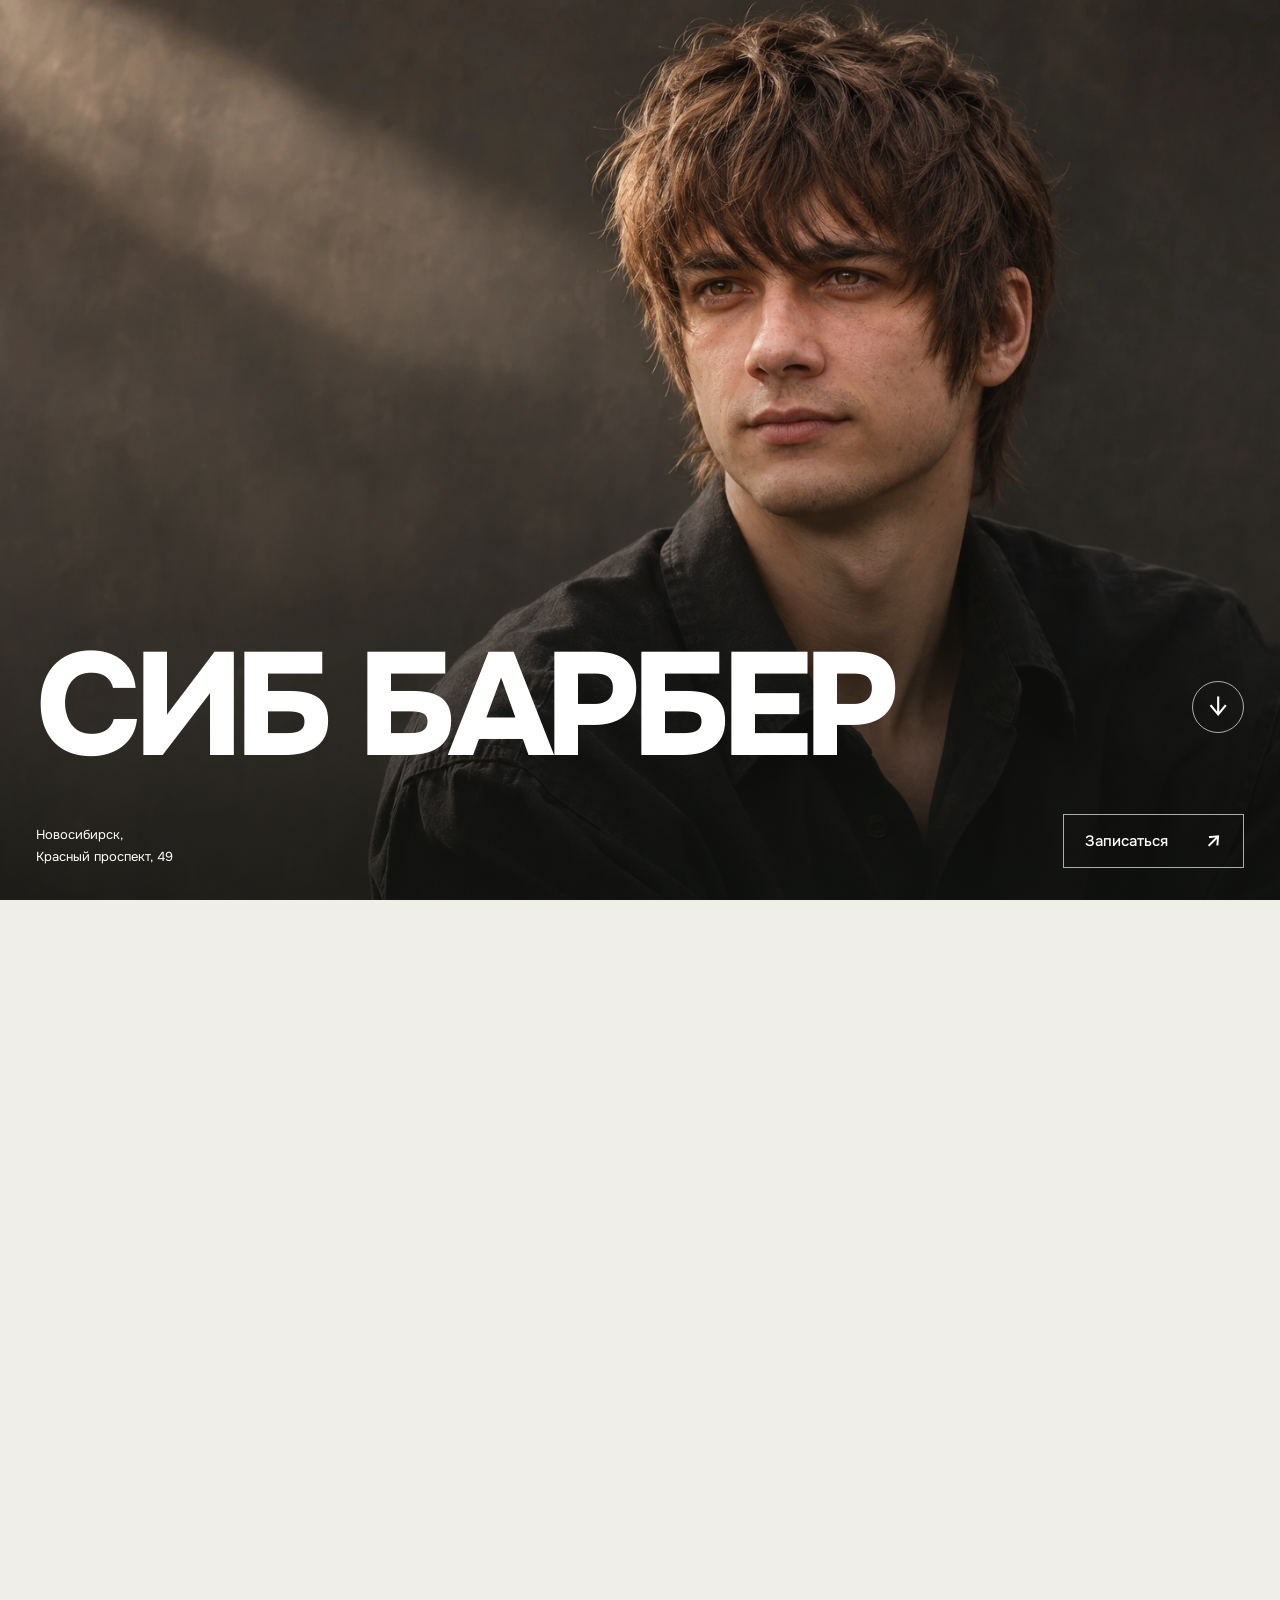
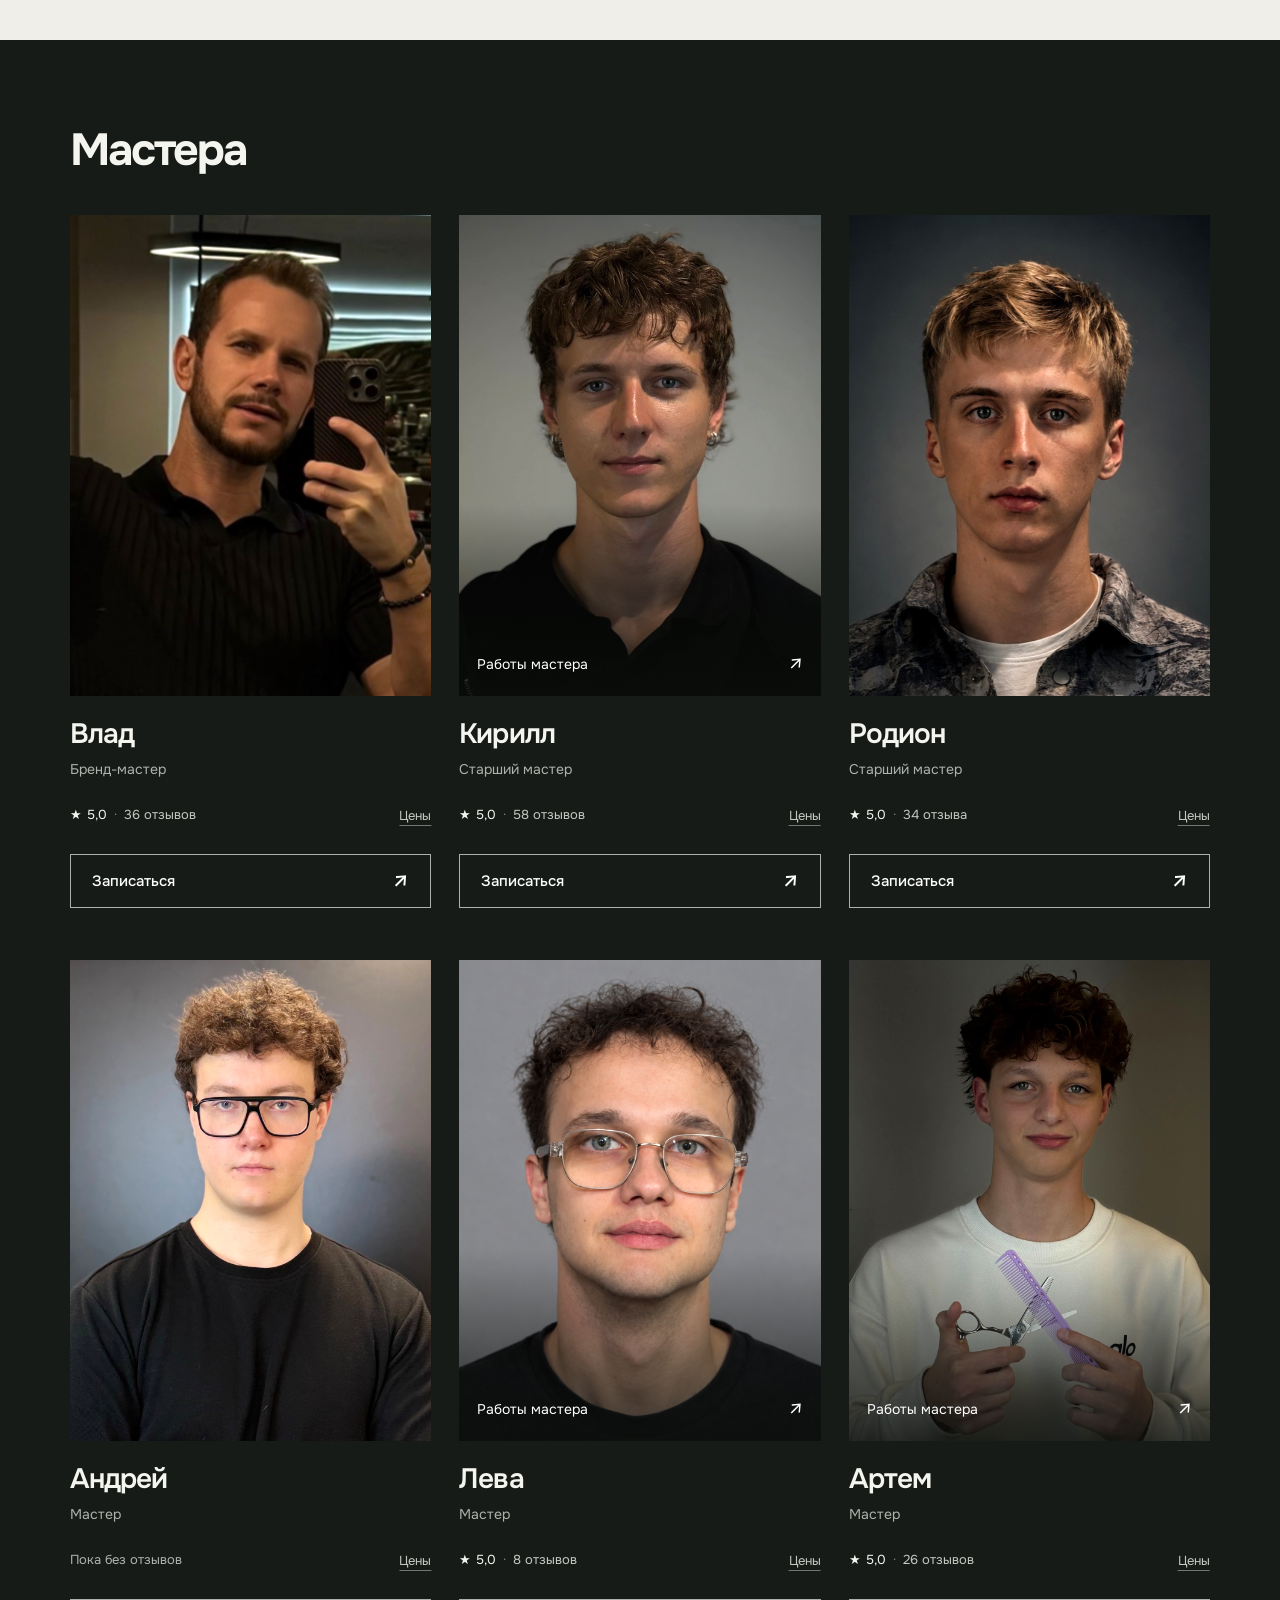
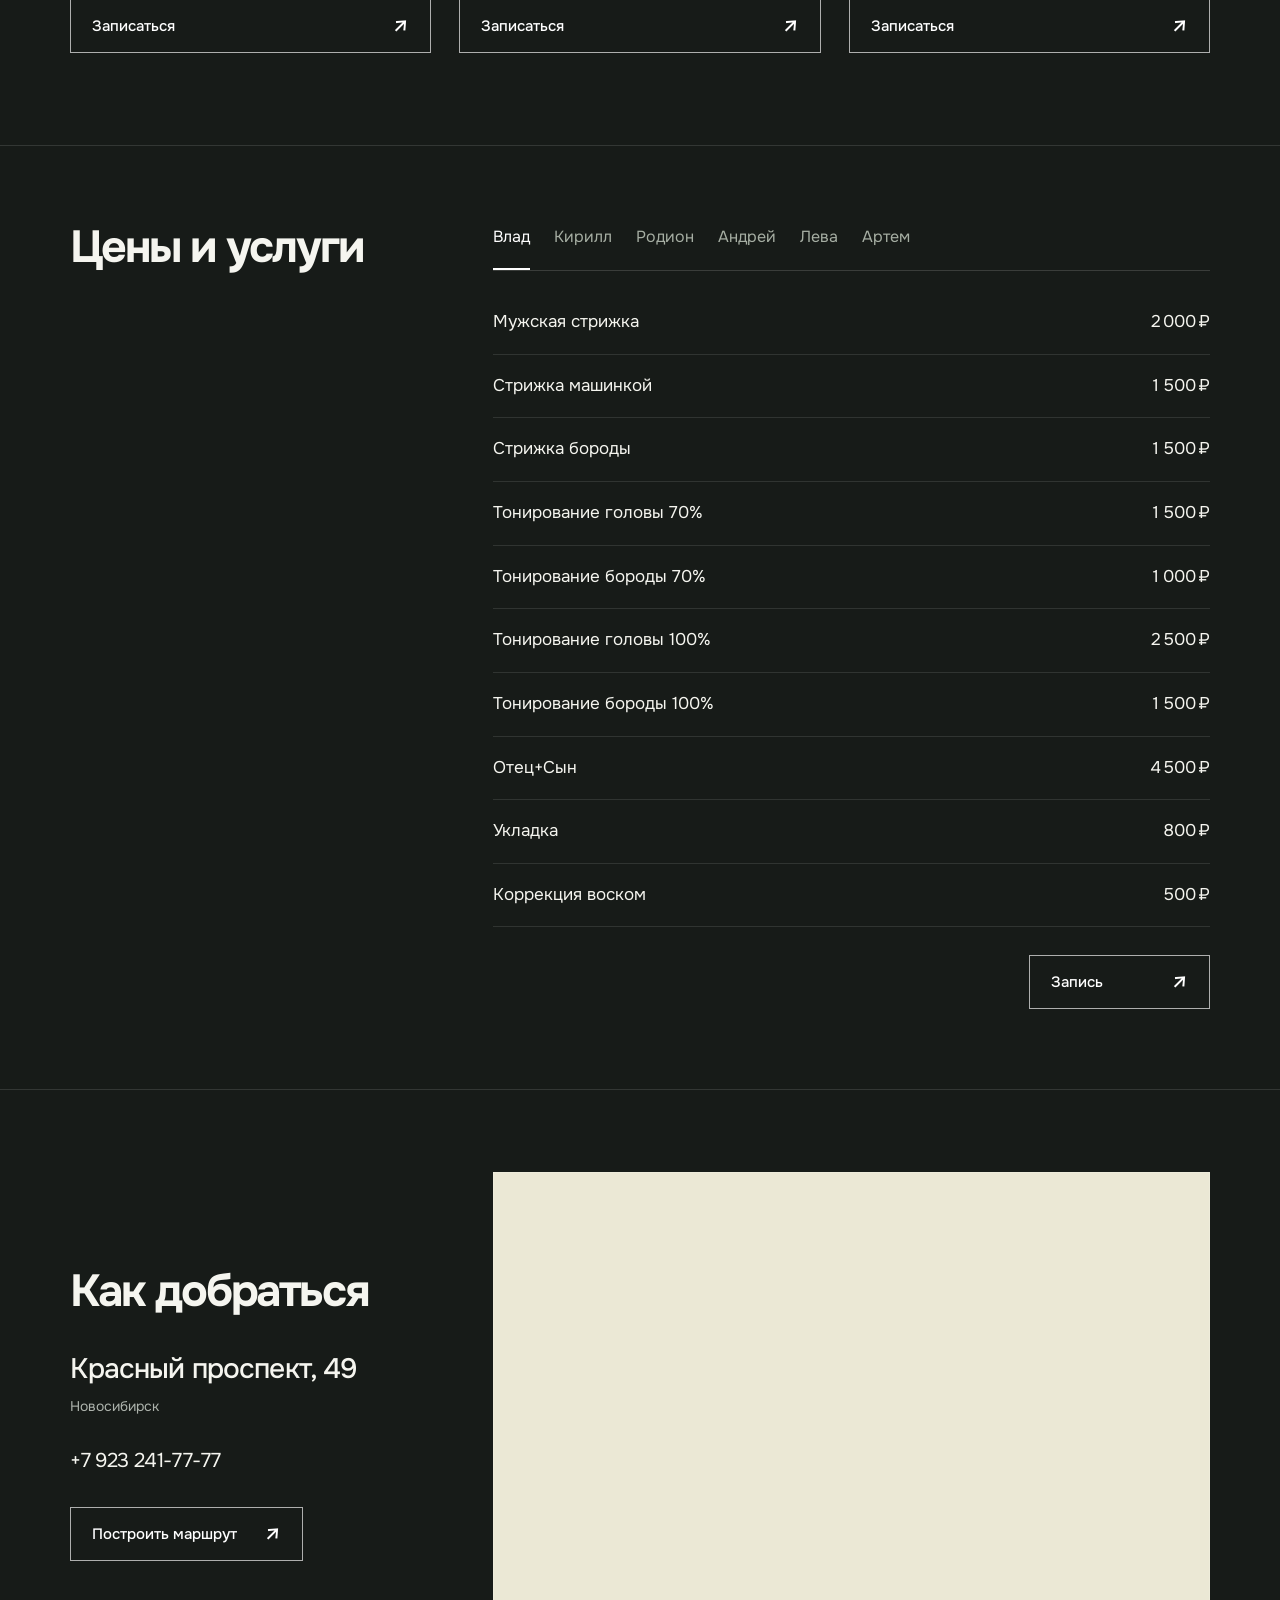
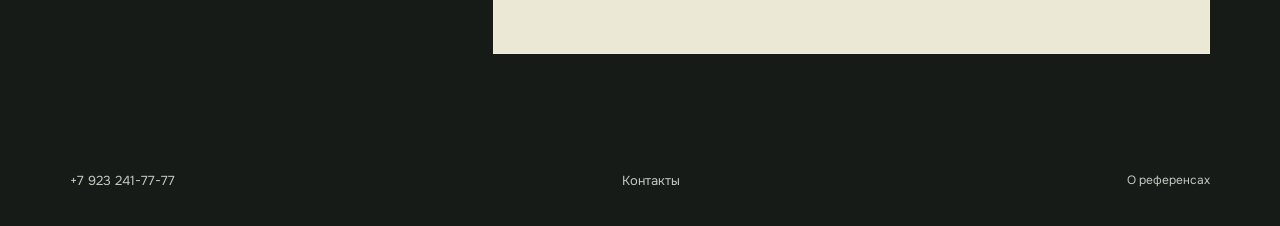
==== index.html @ d3f8cd14 "Publish built SIB BARBER pages with noindex" ====
<!doctype html>
<html lang="ru">
<head><meta name="robots" content="noindex, nofollow, noarchive">
  <meta charset="utf-8">
  <meta name="viewport" content="width=device-width,initial-scale=1">
  <meta name="theme-color" content="#292925">
  <meta name="description" content="СИБ БАРБЕР. Интерактивный лукбук стрижек, мастера и онлайн-запись. Новосибирск, Красный проспект, 49.">
  <title>СИБ БАРБЕР — Красный проспект, 49</title>
  <link rel="icon" href="./assets/favicon.svg" type="image/svg+xml">
  <link rel="stylesheet" href="./assets/onest.css">
  <link rel="stylesheet" href="./style.css?v=hero2">
  <link rel="stylesheet" href="./lookbook.css?v=5">
  <link rel="stylesheet" href="./barbers.css?v=3">
  <link rel="stylesheet" href="./prices.css?v=4">
  <link rel="preload" as="image" href="./assets/editorial/mod.webp">
  <script src="./app.js" defer></script>
  <script src="./lookbook.js?v=4" defer></script>
  <script src="./barbers.js?v=1" defer></script>
  <script src="./prices.js?v=2" defer></script>
</head>
<body>
  <div class="page-shell">
    <main>
      <section class="lookbook" id="top" data-engaged="false" aria-label="СИБ БАРБЕР — лукбук стрижек">
        <span id="haircuts" class="lb-anchor" aria-hidden="true"></span><span id="transformation" class="lb-anchor" aria-hidden="true"></span>
        <div class="lookbook-sticky">
          <div class="lb-photo">
            <img class="lb-still" src="./assets/editorial/mod.webp" alt="" aria-hidden="true" width="1536" height="1024" fetchpriority="high">
            <canvas id="lookbook-canvas" role="img" aria-label="Модкат — персонаж лукбука" data-ready="false"></canvas>
            <div class="lb-photo-bottom"><address>Новосибирск,<br>Красный проспект, 49</address><a class="lb-primary" href="https://n1814367.yclients.ru/company/1610772/personal/menu?o=" data-booking target="_blank" rel="noopener noreferrer">Записаться<span aria-hidden="true">↗</span></a></div>
            <p class="lb-status" id="lookbook-status" role="status" hidden></p>
          </div>
          <div class="lb-brand-row"><h1 class="lb-title"><a class="lb-home" href="#top">СИБ БАРБЕР</a></h1><button class="lb-next" id="next-look" type="button" aria-label="Следующая стрижка">↓</button></div>
          <div class="lb-footer" aria-hidden="true" inert>
            <div class="lb-controls"><div class="lb-cuts" role="group" aria-label="Идеи для стрижки"><button type="button" data-look="mod" aria-pressed="true">Модкат</button><button type="button" data-look="curtains" aria-pressed="false">Шторки</button><button type="button" data-look="classic" aria-pressed="false">Классика</button><button type="button" data-look="crop" aria-pressed="false">Кроп</button><button type="button" data-look="buzz" aria-pressed="false">Баззкат</button></div><div class="lb-tools"><button id="view-look" type="button" disabled>Ракурсы</button><button id="save-look" type="button" disabled>Сохранить образ</button></div></div>
            <div class="lb-bottom-line"><p>Можно со своим референсом.</p><div class="lb-progress" id="lookbook-progress" role="progressbar" aria-label="Преображение" aria-valuemin="0" aria-valuemax="100" aria-valuenow="0"><span></span></div></div>
          </div>
        </div>
      </section>
      <section class="barbers" id="barbers" aria-labelledby="barbers-title">
        <div class="section-heading"><h2 id="barbers-title">Мастера</h2></div>
        <div class="barber-grid" id="barber-grid" role="region" aria-label="Галерея мастеров" tabindex="0"><article class="barber-card"><div class="barber-portrait"><img class="barber-photo" src="./assets/staff/4796457.jpg" alt="Влад" width="800" height="800" loading="lazy"></div><div class="barber-info"><div class="barber-heading"><h3>Влад</h3></div><p class="barber-role">Бренд-мастер</p><div class="barber-details"><a class="barber-rating" href="https://n1814367.yclients.com/company/1610772/personal/select-master/master-info/1610772/4796457?o=" target="_blank" rel="noopener noreferrer" aria-label="Отзывы о мастере Влад: 5 звёзд, 36 отзывов"><span class="rating-score">★ 5,0</span><span class="rating-separator" aria-hidden="true">·</span><span>36 отзывов</span></a><a class="barber-prices" href="#prices" data-price-barber="4796457" aria-label="Цены: Влад">Цены</a></div><a class="barber-booking" href="https://n1814367.yclients.ru/company/1610772/personal/select-services?o=m4796457" data-booking data-booking-name="Влад" target="_blank" rel="noopener noreferrer" aria-label="Записаться к мастеру Влад"><span>Записаться</span><span aria-hidden="true">↗</span></a></div></article><article class="barber-card"><div class="barber-portrait has-works"><img class="barber-photo" src="./assets/staff/5609463.png" alt="Кирилл" width="800" height="800" loading="lazy"><a class="barber-works" href="https://www.tiktok.com/@kirillkuznetsov162" target="_blank" rel="noopener noreferrer" aria-label="Работы Кирилла в TikTok"><span>Работы мастера</span><span aria-hidden="true">↗</span></a></div><div class="barber-info"><div class="barber-heading"><h3>Кирилл</h3></div><p class="barber-role">Старший мастер</p><div class="barber-details"><a class="barber-rating" href="https://n1814367.yclients.com/company/1610772/personal/select-master/master-info/1610772/5609463?o=" target="_blank" rel="noopener noreferrer" aria-label="Отзывы о мастере Кирилл: 5 звёзд, 58 отзывов"><span class="rating-score">★ 5,0</span><span class="rating-separator" aria-hidden="true">·</span><span>58 отзывов</span></a><a class="barber-prices" href="#prices" data-price-barber="5609463" aria-label="Цены: Кирилл">Цены</a></div><a class="barber-booking" href="https://n1814367.yclients.ru/company/1610772/personal/select-services?o=m5609463" data-booking data-booking-name="Кирилл" target="_blank" rel="noopener noreferrer" aria-label="Записаться к мастеру Кирилл"><span>Записаться</span><span aria-hidden="true">↗</span></a></div></article><article class="barber-card"><div class="barber-portrait"><img class="barber-photo" src="./assets/staff/5188923.png" alt="Родион" width="800" height="800" loading="lazy"></div><div class="barber-info"><div class="barber-heading"><h3>Родион</h3></div><p class="barber-role">Старший мастер</p><div class="barber-details"><a class="barber-rating" href="https://n1814367.yclients.com/company/1610772/personal/select-master/master-info/1610772/5188923?o=" target="_blank" rel="noopener noreferrer" aria-label="Отзывы о мастере Родион: 5 звёзд, 34 отзыва"><span class="rating-score">★ 5,0</span><span class="rating-separator" aria-hidden="true">·</span><span>34 отзыва</span></a><a class="barber-prices" href="#prices" data-price-barber="5188923" aria-label="Цены: Родион">Цены</a></div><a class="barber-booking" href="https://n1814367.yclients.ru/company/1610772/personal/select-services?o=m5188923" data-booking data-booking-name="Родион" target="_blank" rel="noopener noreferrer" aria-label="Записаться к мастеру Родион"><span>Записаться</span><span aria-hidden="true">↗</span></a></div></article><article class="barber-card"><div class="barber-portrait"><img class="barber-photo" src="./assets/staff/6341325.png" alt="Андрей" width="800" height="800" loading="lazy"></div><div class="barber-info"><div class="barber-heading"><h3>Андрей</h3></div><p class="barber-role">Мастер</p><div class="barber-details"><span class="no-reviews">Пока без отзывов</span><a class="barber-prices" href="#prices" data-price-barber="6341325" aria-label="Цены: Андрей">Цены</a></div><a class="barber-booking" href="https://n1814367.yclients.ru/company/1610772/personal/select-services?o=m6341325" data-booking data-booking-name="Андрей" target="_blank" rel="noopener noreferrer" aria-label="Записаться к мастеру Андрей"><span>Записаться</span><span aria-hidden="true">↗</span></a></div></article><article class="barber-card"><div class="barber-portrait has-works"><img class="barber-photo" src="./assets/staff/6147563.png" alt="Лева" width="800" height="800" loading="lazy"><a class="barber-works" href="https://www.tiktok.com/@hairwow54" target="_blank" rel="noopener noreferrer" aria-label="Работы Лёвы в TikTok"><span>Работы мастера</span><span aria-hidden="true">↗</span></a></div><div class="barber-info"><div class="barber-heading"><h3>Лева</h3></div><p class="barber-role">Мастер</p><div class="barber-details"><a class="barber-rating" href="https://n1814367.yclients.com/company/1610772/personal/select-master/master-info/1610772/6147563?o=" target="_blank" rel="noopener noreferrer" aria-label="Отзывы о мастере Лева: 5 звёзд, 8 отзывов"><span class="rating-score">★ 5,0</span><span class="rating-separator" aria-hidden="true">·</span><span>8 отзывов</span></a><a class="barber-prices" href="#prices" data-price-barber="6147563" aria-label="Цены: Лева">Цены</a></div><a class="barber-booking" href="https://n1814367.yclients.ru/company/1610772/personal/select-services?o=m6147563" data-booking data-booking-name="Лева" target="_blank" rel="noopener noreferrer" aria-label="Записаться к мастеру Лева"><span>Записаться</span><span aria-hidden="true">↗</span></a></div></article><article class="barber-card"><div class="barber-portrait has-works"><img class="barber-photo" src="./assets/staff/5925993.png" alt="Артем" width="800" height="800" loading="lazy"><a class="barber-works" href="https://www.tiktok.com/@kupikov" target="_blank" rel="noopener noreferrer" aria-label="Работы Артема в TikTok"><span>Работы мастера</span><span aria-hidden="true">↗</span></a></div><div class="barber-info"><div class="barber-heading"><h3>Артем</h3></div><p class="barber-role">Мастер</p><div class="barber-details"><a class="barber-rating" href="https://n1814367.yclients.com/company/1610772/personal/select-master/master-info/1610772/5925993?o=" target="_blank" rel="noopener noreferrer" aria-label="Отзывы о мастере Артем: 5 звёзд, 26 отзывов"><span class="rating-score">★ 5,0</span><span class="rating-separator" aria-hidden="true">·</span><span>26 отзывов</span></a><a class="barber-prices" href="#prices" data-price-barber="5925993" aria-label="Цены: Артем">Цены</a></div><a class="barber-booking" href="https://n1814367.yclients.ru/company/1610772/personal/select-services?o=m5925993" data-booking data-booking-name="Артем" target="_blank" rel="noopener noreferrer" aria-label="Записаться к мастеру Артем"><span>Записаться</span><span aria-hidden="true">↗</span></a></div></article></div>
      </section>
      <section class="prices" id="prices" aria-labelledby="prices-title" data-staff="4796457"><h2 id="prices-title">Цены и услуги</h2><div class="prices-body"><div class="price-tabs" role="tablist" aria-label="Мастера"><button class="price-tab" type="button" role="tab" id="price-tab-4796457" aria-controls="price-panel-4796457" aria-selected="true" tabindex="0" data-staff="4796457">Влад</button><button class="price-tab" type="button" role="tab" id="price-tab-5609463" aria-controls="price-panel-5609463" aria-selected="false" tabindex="-1" data-staff="5609463">Кирилл</button><button class="price-tab" type="button" role="tab" id="price-tab-5188923" aria-controls="price-panel-5188923" aria-selected="false" tabindex="-1" data-staff="5188923">Родион</button><button class="price-tab" type="button" role="tab" id="price-tab-6341325" aria-controls="price-panel-6341325" aria-selected="false" tabindex="-1" data-staff="6341325">Андрей</button><button class="price-tab" type="button" role="tab" id="price-tab-6147563" aria-controls="price-panel-6147563" aria-selected="false" tabindex="-1" data-staff="6147563">Лева</button><button class="price-tab" type="button" role="tab" id="price-tab-5925993" aria-controls="price-panel-5925993" aria-selected="false" tabindex="-1" data-staff="5925993">Артем</button></div><div class="price-panel" role="tabpanel" id="price-panel-4796457" aria-labelledby="price-tab-4796457" data-staff="4796457"><dl class="price-list"><div class="price-row"><dt><button class="price-service" type="button" data-service-id="29910315" aria-pressed="false" aria-label="Мужская стрижка, 2 000 ₽"><span>Мужская стрижка</span></button></dt><dd>2 000 ₽</dd></div><div class="price-row"><dt><button class="price-service" type="button" data-service-id="29910327" aria-pressed="false" aria-label="Стрижка машинкой, 1 500 ₽"><span>Стрижка машинкой</span></button></dt><dd>1 500 ₽</dd></div><div class="price-row"><dt><button class="price-service" type="button" data-service-id="29910348" aria-pressed="false" aria-label="Стрижка бороды, 1 500 ₽"><span>Стрижка бороды</span></button></dt><dd>1 500 ₽</dd></div><div class="price-row"><dt><button class="price-service" type="button" data-service-id="29910438" aria-pressed="false" aria-label="Тонирование головы 70%, 1 500 ₽"><span>Тонирование головы 70%</span></button></dt><dd>1 500 ₽</dd></div><div class="price-row"><dt><button class="price-service" type="button" data-service-id="29910465" aria-pressed="false" aria-label="Тонирование бороды 70%, 1 000 ₽"><span>Тонирование бороды 70%</span></button></dt><dd>1 000 ₽</dd></div><div class="price-row"><dt><button class="price-service" type="button" data-service-id="29910504" aria-pressed="false" aria-label="Тонирование головы 100%, 2 500 ₽"><span>Тонирование головы 100%</span></button></dt><dd>2 500 ₽</dd></div><div class="price-row"><dt><button class="price-service" type="button" data-service-id="29910525" aria-pressed="false" aria-label="Тонирование бороды 100%, 1 500 ₽"><span>Тонирование бороды 100%</span></button></dt><dd>1 500 ₽</dd></div><div class="price-row"><dt><button class="price-service" type="button" data-service-id="29910534" aria-pressed="false" aria-label="Отец+Сын, 4 500 ₽"><span>Отец+Сын</span></button></dt><dd>4 500 ₽</dd></div><div class="price-row"><dt><button class="price-service" type="button" data-service-id="29910621" aria-pressed="false" aria-label="Укладка, 800 ₽"><span>Укладка</span></button></dt><dd>800 ₽</dd></div><div class="price-row"><dt><button class="price-service" type="button" data-service-id="29910600" aria-pressed="false" aria-label="Коррекция воском, 500 ₽"><span>Коррекция воском</span></button></dt><dd>500 ₽</dd></div></dl><div class="price-footer"><a class="price-booking" href="https://n1814367.yclients.ru/company/1610772/personal/select-services?o=m4796457" data-booking data-booking-name="Влад" target="_blank" rel="noopener noreferrer" aria-label="Запись: Влад">Запись<span aria-hidden="true">↗</span></a></div></div><div class="price-panel" role="tabpanel" id="price-panel-5609463" aria-labelledby="price-tab-5609463" data-staff="5609463" hidden><dl class="price-list"><div class="price-row"><dt><button class="price-service" type="button" data-service-id="29910090" aria-pressed="false" aria-label="Мужская стрижка, 1 300 ₽"><span>Мужская стрижка</span></button></dt><dd>1 300 ₽</dd></div><div class="price-row"><dt><button class="price-service" type="button" data-service-id="29910117" aria-pressed="false" aria-label="Стрижка бороды, 600 ₽"><span>Стрижка бороды</span></button></dt><dd>600 ₽</dd></div><div class="price-row"><dt><button class="price-service" type="button" data-service-id="29910255" aria-pressed="false" aria-label="Коррекция воском, 300 – 500 ₽"><span>Коррекция воском</span></button></dt><dd>300 – 500 ₽</dd></div></dl><div class="price-footer"><a class="price-booking" href="https://n1814367.yclients.ru/company/1610772/personal/select-services?o=m5609463" data-booking data-booking-name="Кирилл" target="_blank" rel="noopener noreferrer" aria-label="Запись: Кирилл">Запись<span aria-hidden="true">↗</span></a></div></div><div class="price-panel" role="tabpanel" id="price-panel-5188923" aria-labelledby="price-tab-5188923" data-staff="5188923" hidden><dl class="price-list"><div class="price-row"><dt><button class="price-service" type="button" data-service-id="29910090" aria-pressed="false" aria-label="Мужская стрижка, 1 300 ₽"><span>Мужская стрижка</span></button></dt><dd>1 300 ₽</dd></div><div class="price-row"><dt><button class="price-service" type="button" data-service-id="29910117" aria-pressed="false" aria-label="Стрижка бороды, 600 ₽"><span>Стрижка бороды</span></button></dt><dd>600 ₽</dd></div><div class="price-row"><dt><button class="price-service" type="button" data-service-id="29910255" aria-pressed="false" aria-label="Коррекция воском, 300 – 500 ₽"><span>Коррекция воском</span></button></dt><dd>300 – 500 ₽</dd></div></dl><div class="price-footer"><a class="price-booking" href="https://n1814367.yclients.ru/company/1610772/personal/select-services?o=m5188923" data-booking data-booking-name="Родион" target="_blank" rel="noopener noreferrer" aria-label="Запись: Родион">Запись<span aria-hidden="true">↗</span></a></div></div><div class="price-panel" role="tabpanel" id="price-panel-6341325" aria-labelledby="price-tab-6341325" data-staff="6341325" hidden><dl class="price-list"><div class="price-row"><dt><button class="price-service" type="button" data-service-id="29910090" aria-pressed="false" aria-label="Мужская стрижка, 800 ₽"><span>Мужская стрижка</span></button></dt><dd>800 ₽</dd></div></dl><div class="price-footer"><a class="price-booking" href="https://n1814367.yclients.ru/company/1610772/personal/select-services?o=m6341325" data-booking data-booking-name="Андрей" target="_blank" rel="noopener noreferrer" aria-label="Запись: Андрей">Запись<span aria-hidden="true">↗</span></a></div></div><div class="price-panel" role="tabpanel" id="price-panel-6147563" aria-labelledby="price-tab-6147563" data-staff="6147563" hidden><dl class="price-list"><div class="price-row"><dt><button class="price-service" type="button" data-service-id="29910090" aria-pressed="false" aria-label="Мужская стрижка, 800 ₽"><span>Мужская стрижка</span></button></dt><dd>800 ₽</dd></div><div class="price-row"><dt><button class="price-service" type="button" data-service-id="29910117" aria-pressed="false" aria-label="Стрижка бороды, 600 ₽"><span>Стрижка бороды</span></button></dt><dd>600 ₽</dd></div></dl><div class="price-footer"><a class="price-booking" href="https://n1814367.yclients.ru/company/1610772/personal/select-services?o=m6147563" data-booking data-booking-name="Лева" target="_blank" rel="noopener noreferrer" aria-label="Запись: Лева">Запись<span aria-hidden="true">↗</span></a></div></div><div class="price-panel" role="tabpanel" id="price-panel-5925993" aria-labelledby="price-tab-5925993" data-staff="5925993" hidden><dl class="price-list"><div class="price-row"><dt><button class="price-service" type="button" data-service-id="29910090" aria-pressed="false" aria-label="Мужская стрижка, 800 ₽"><span>Мужская стрижка</span></button></dt><dd>800 ₽</dd></div></dl><div class="price-footer"><a class="price-booking" href="https://n1814367.yclients.ru/company/1610772/personal/select-services?o=m5925993" data-booking data-booking-name="Артем" target="_blank" rel="noopener noreferrer" aria-label="Запись: Артем">Запись<span aria-hidden="true">↗</span></a></div></div></div></section>
      <section class="location" id="location" aria-labelledby="location-title">
        <div class="location-header">
          <h2 id="location-title">Как добраться</h2>
          <address><span class="location-street">Красный проспект, 49</span><span class="location-city">Новосибирск</span></address>
          <a class="location-phone" href="tel:+79232417777">+7 923 241-77-77</a>
          <a class="location-route" href="https://2gis.ru/novosibirsk/directions/points/%7C82.91811%2C55.037015%3B141373143518988" target="_blank" rel="noopener noreferrer" aria-label="Построить маршрут в 2ГИС">Построить маршрут<span aria-hidden="true">↗</span></a>
        </div>
        <div class="location-map"><iframe title="2ГИС: СИБ БАРБЕР, Новосибирск, Красный проспект, 49" src="https://platform.2gis.ru/api/map-constructor/widget?data=[base64]" width="100%" height="480" loading="lazy" allowfullscreen></iframe></div>
      </section>
    </main>
    <footer class="site-footer"><a href="tel:+79232417777">+7 923 241-77-77</a><button class="contact-trigger" type="button" data-contacts>Контакты</button><a href="./credits.html">О референсах</a></footer>
  </div>
  <dialog class="angles-dialog" id="angles-dialog" aria-labelledby="angles-title">
    <button class="angles-close" type="button" aria-label="Закрыть ракурсы">×</button>
    <h2 id="angles-title">Модкат</h2>
    <div class="angles-frame"><canvas id="angles-canvas" tabindex="0" role="img" aria-label="Ракурс стрижки"></canvas></div>
    <div class="angle-choices" role="group" aria-label="Ракурс"><button type="button" data-view="0" aria-pressed="false">Фас</button><button type="button" data-view="1" aria-pressed="true">3/4</button><button type="button" data-view="2" aria-pressed="false">Профиль</button><button type="button" data-view="3" aria-pressed="false">Затылок</button></div>
    <button class="angles-save" type="button">Сохранить образ</button>
  </dialog>
  <dialog class="card-dialog" id="look-card" aria-labelledby="card-title">
    <button class="card-close" type="button" aria-label="Закрыть карточку">×</button>
    <h2 id="card-title">Карточка образа</h2>
    <img class="card-image" id="card-image" alt="" width="1440" height="2160">
    <a class="lb-primary" id="download-card" download>Скачать JPG</a>
  </dialog>
  <dialog class="contact-dialog" aria-labelledby="contact-title">
    <button class="close-dialog" type="button" aria-label="Закрыть контакты">×</button>
    <h2 id="contact-title">Контакты</h2>
    <p class="dialog-address">Новосибирск, Красный проспект, 49<br>Улица Фрунзе, 7</p>
    <a class="dialog-phone" href="tel:+79232417777">+7 923 241-77-77</a>
    <a class="booking-button" href="https://n1814367.yclients.ru/company/1610772/personal/menu?o=" data-booking target="_blank" rel="noopener noreferrer">Записаться</a>
  </dialog>
</body>
</html>
---- assets/onest.css ----
@font-face {
  font-family: 'Onest';
  font-style: normal;
  font-weight: 400;
  font-display: swap;
  src: url(./onest-0.ttf) format('truetype');
}
@font-face {
  font-family: 'Onest';
  font-style: normal;
  font-weight: 500;
  font-display: swap;
  src: url(./onest-1.ttf) format('truetype');
}
@font-face {
  font-family: 'Onest';
  font-style: normal;
  font-weight: 600;
  font-display: swap;
  src: url(./onest-2.ttf) format('truetype');
}
@font-face {
  font-family: 'Onest';
  font-style: normal;
  font-weight: 700;
  font-display: swap;
  src: url(./onest-3.ttf) format('truetype');
}
@font-face {
  font-family: 'Onest';
  font-style: normal;
  font-weight: 800;
  font-display: swap;
  src: url(./onest-4.ttf) format('truetype');
}
---- style.css ----
:root{--background:#242523;--paper:#eeeee8;--muted:#c0c1b9;--line:#eeeee82b;font-family:'Onest',Arial,sans-serif;color-scheme:dark}
*{box-sizing:border-box}html{scroll-behavior:smooth}body{margin:0;background:var(--background);color:var(--paper);-webkit-font-smoothing:antialiased}a{color:inherit;text-decoration:none}button{font:inherit;color:inherit;cursor:pointer;-webkit-tap-highlight-color:transparent;background:none;border:0}button,a{touch-action:manipulation}a:focus-visible,button:focus-visible,canvas:focus-visible{outline:2px solid currentColor;outline-offset:5px}a:hover,button:hover{opacity:.82}[hidden]{display:none!important}.page-shell{max-width:1920px;margin:0 auto}.site-header{height:100px;display:flex;align-items:center;justify-content:space-between;padding:0 5.5vw;background:var(--background);position:relative;z-index:2}.brand{width:236px;height:40px;position:relative;overflow:hidden;mix-blend-mode:screen}.brand img{position:absolute;width:100%;height:auto;top:50%;transform:translateY(-50%);filter:invert(1)}.site-header nav{display:flex;align-items:center;gap:32px;font-size:14px}.contact-trigger{min-height:44px;padding:0;font-size:inherit}
.catalog{min-height:calc(100svh - 100px);padding:26px 5.5vw 0;display:flex;flex-direction:column}.catalog-heading{display:flex;align-items:center;justify-content:space-between;gap:20px;margin-bottom:30px}.catalog-heading h1{font-size:32px;line-height:1.2;letter-spacing:-.03em;font-weight:400;margin:0}.rail-arrows{display:flex;gap:8px}.rail-arrows button{width:40px;height:40px;font-size:24px;border:1px solid var(--line)}.rail-arrows button:disabled{opacity:.24;cursor:default}.cut-choices{display:grid;grid-template-columns:repeat(5,minmax(0,1fr));gap:20px;margin:auto 0;scroll-behavior:smooth}.cut-card{padding:0;display:block;text-align:left;min-width:0}.cut-photo{display:block;width:100%;aspect-ratio:2/3;background-size:200% 200%;background-position:left top;background-repeat:no-repeat;background-color:#222420;transition:filter .25s}.cut-label{display:flex;align-items:center;justify-content:space-between;gap:10px;font-size:16px;line-height:1.4;padding:16px 0 12px;border-bottom:1px solid transparent}.cut-check{opacity:0;font-size:15px}.cut-card[aria-pressed="true"] .cut-label{border-color:var(--paper)}.cut-card[aria-pressed="true"] .cut-check{opacity:1}.cut-card:hover{opacity:1}.cut-card:hover .cut-photo{filter:brightness(1.08)}.scroll-cue{display:flex;align-items:center;justify-content:center;width:48px;height:48px;align-self:center;font-size:28px;margin:20px 0 12px}.catalog-bottom{min-height:88px;display:flex;justify-content:space-between;align-items:center;gap:24px;border-top:1px solid var(--line)}address{font-style:normal;font-size:14px;line-height:1.65;color:var(--muted)}.booking-button{display:inline-flex;align-items:center;justify-content:center;min-height:53px;min-width:205px;border:1px solid #eeeee875;padding:14px 28px;font-size:15px;line-height:1.5;transition:background .2s,color .2s}.booking-button:hover{background:var(--paper);color:var(--background);opacity:1}.booking-button:disabled{opacity:.5;cursor:wait}
.transform-section{height:260svh;position:relative;isolation:isolate}.transform-sticky{position:sticky;top:0;height:100svh;overflow:hidden;background:var(--background)}.transform-heading{position:absolute;top:30px;left:5.5vw;right:5.5vw;z-index:1;display:flex;align-items:center;justify-content:space-between;gap:20px}.transform-heading h2{font-size:26px;font-weight:400;letter-spacing:-.025em;margin:0}.transform-heading>a{font-size:13px;color:var(--muted)}.transform-stage{position:absolute;inset:65px 0 96px}#transformation-canvas{display:block;width:100%;height:100%}.scene-loading{position:absolute;left:50%;top:50%;translate:-50% -50%;font-size:14px;color:var(--muted);white-space:nowrap}.transform-footer{position:absolute;left:5.5vw;right:5.5vw;bottom:20px;display:flex;align-items:center;justify-content:space-between;gap:28px}.progress-track{height:2px;background:var(--line);width:220px;max-width:40%;overflow:hidden}.progress-track>span{display:block;background:var(--paper);width:100%;height:100%;transform:scaleX(0);transform-origin:left center}
.cut-dialog,.contact-dialog{border:1px solid #5a5c54;background:var(--background);color:var(--paper);max-height:calc(100svh - 24px);padding:26px}.cut-dialog::backdrop,.contact-dialog::backdrop{background:#10120fe8;backdrop-filter:blur(8px)}.cut-dialog{width:min(510px,calc(100% - 24px));overflow:auto;text-align:center}.cut-dialog h2{font-size:26px;font-weight:400;margin:0 40px 10px;letter-spacing:-.025em}.cut-close,.close-dialog{position:absolute;top:8px;right:8px;width:44px;height:44px;font-size:30px;line-height:1}.preview-frame{height:49svh;min-height:250px;max-height:550px;width:100%;position:relative;display:flex;justify-content:center;align-items:center}.preview-frame canvas{display:block;width:100%;height:100%;cursor:grab;touch-action:pan-y}.preview-frame canvas:active{cursor:grabbing}.preview-loading{position:absolute;left:50%;top:50%;translate:-50% -50%;font-size:14px;color:var(--muted)}.angle-controls{display:flex;align-items:center;justify-content:center;gap:5px;margin:3px 0 12px}.angle-controls button{font-size:13px;padding:9px 13px;min-height:40px;color:var(--muted);border-bottom:1px solid transparent}.angle-controls button[aria-pressed="true"]{color:var(--paper);border-color:var(--paper)}#cut-description{font-size:14px;line-height:1.6;color:var(--muted);margin:10px auto 18px;max-width:390px}.cut-dialog .booking-button{width:100%;font-size:14px}.contact-dialog{width:min(440px,calc(100% - 32px));padding:38px}.contact-dialog h2{margin:9px 0 28px;font-size:28px;font-weight:400}.dialog-address{font-size:15px;line-height:1.85;color:var(--muted)}.dialog-phone{display:block;font-size:21px;margin:27px 0 33px}.contact-dialog .booking-button{width:100%}
.barbers{background:var(--paper);color:#242523;padding:85px 5.5vw 96px;scroll-margin-top:24px;color-scheme:light}.section-heading{display:flex;align-items:center;justify-content:space-between;gap:24px;margin-bottom:38px}.section-heading h2{font-size:36px;font-weight:400;letter-spacing:-.03em;margin:0}.barber-grid{display:grid;grid-template-columns:repeat(3,minmax(0,1fr));gap:44px 28px}.barber-photo{width:100%;height:auto;display:block;aspect-ratio:1.06;object-fit:cover;background:#d3d2cb}.barber-info{padding-top:21px}.barber-heading{display:flex;justify-content:space-between;align-items:baseline;gap:12px}.barber-heading h3{font-size:25px;font-weight:400;letter-spacing:-.02em;margin:0}.barber-role{font-size:14px;color:#6d6e65;line-height:1.5;margin:7px 0 15px}.barber-rating{display:flex;align-items:center;gap:12px;min-height:24px;margin:0 0 19px;font-size:13px;color:#6d6e65}.stars{font-size:17px;letter-spacing:2px;color:#555b45;line-height:1}.barber-rating:hover{opacity:1;text-decoration:underline;text-underline-offset:4px}.no-reviews{display:block;font-size:13px;color:#77796e;min-height:24px;margin:0 0 19px}.barber-booking{display:flex;justify-content:space-between;align-items:center;border-top:1px solid #c7c7bd;padding:17px 0 0;font-size:14px}.barber-booking span:last-child{font-size:20px}.site-footer{min-height:92px;display:flex;justify-content:space-between;align-items:center;gap:24px;padding:20px 5.5vw;color:var(--muted);font-size:13px}.site-footer>a:last-child{font-size:12px}
@media(min-width:1600px){.catalog{padding-top:38px}.catalog-heading h1{font-size:36px}.cut-label{font-size:18px}.barbers{padding-top:104px}.barber-grid{gap:60px 36px}.barber-info{padding-top:25px}}
@media(max-width:1100px){.cut-choices{display:flex;overflow-x:auto;scroll-snap-type:x mandatory;scrollbar-width:thin;scrollbar-color:#7d807455 transparent;gap:20px;padding:3px 0 9px}.cut-card{flex:0 0 clamp(180px,25vw,250px);scroll-snap-align:start}.catalog-heading{margin-bottom:24px}}
@media(max-width:900px){.site-header{height:90px}.brand{width:210px;height:36px}.catalog{min-height:calc(100svh - 90px)}.barber-grid{gap:38px 22px}.barber-heading h3{font-size:22px}.barber-role{font-size:13px}.barber-rating{gap:8px;font-size:12px}.stars{font-size:14px;letter-spacing:1px}}
@media(max-width:680px){.site-header{height:80px;padding:0 24px}.brand{width:182px;height:32px}.site-header nav{gap:21px;font-size:12px}.catalog{min-height:calc(100svh - 80px);padding:28px 24px 0}.catalog-heading h1{font-size:28px}.catalog-heading{margin-bottom:24px}.rail-arrows button{width:38px;height:38px;font-size:23px}.cut-choices{gap:16px;overflow:auto hidden;scrollbar-width:none}.cut-choices::-webkit-scrollbar{display:none}.cut-card{flex-basis:48%;min-width:145px}.cut-label{font-size:16px;padding:13px 0 11px}.scroll-cue{margin:22px 0 14px}.catalog-bottom{min-height:88px;gap:12px}address{font-size:12px}.booking-button{min-width:131px;min-height:50px;padding:13px 19px;font-size:13px}.transform-heading{top:24px;left:24px;right:24px}.transform-heading h2{font-size:24px}.transform-heading>a{font-size:12px}.transform-stage{inset:60px 0 90px}.transform-footer{left:24px;right:24px;bottom:20px;gap:25px}.progress-track{max-width:38%}.cut-dialog{padding:19px}.cut-dialog h2{font-size:24px}.preview-frame{height:48svh;min-height:230px}.angle-controls{gap:1px}.angle-controls button{padding:9px 12px;font-size:12px}#cut-description{font-size:13px;margin:10px auto 15px}.cut-dialog .booking-button{font-size:13px}.barbers{padding:55px 24px 60px}.section-heading{margin-bottom:28px;gap:16px}.section-heading h2{font-size:30px}.barber-grid{grid-template-columns:repeat(2,minmax(0,1fr));gap:34px 18px}.barber-photo{aspect-ratio:.82}.barber-info{padding-top:16px}.barber-heading h3{font-size:22px}.barber-role{font-size:14px;min-height:36px;margin:6px 0 9px}.barber-rating{flex-direction:column;gap:6px;align-items:flex-start;font-size:12px;min-height:39px;margin-bottom:14px}.stars{font-size:15px;letter-spacing:1px}.no-reviews{min-height:39px;font-size:12px;line-height:1.6;margin-bottom:14px}.barber-booking{padding-top:13px;font-size:14px}.site-footer{padding:25px 24px;min-height:84px;font-size:12px}.contact-dialog{padding:28px}}
@media(max-width:360px){.site-header{padding:0 18px}.brand{width:150px;height:28px}.site-header nav{gap:15px;font-size:11px}.catalog{padding-left:18px;padding-right:18px}.catalog-heading h1{font-size:26px}.cut-choices{gap:14px}.cut-card{min-width:135px}.catalog-bottom address{font-size:11px}.booking-button{min-width:119px;font-size:12px}.transform-heading,.transform-footer{left:18px;right:18px}.cut-dialog{padding:15px}.preview-frame{height:44svh}.angle-controls button{padding:9px 9px;font-size:11px}#cut-description{font-size:12px}.barbers{padding-left:18px;padding-right:18px}.barber-grid{gap:30px 14px}.barber-heading h3{font-size:20px}.barber-role{font-size:13px}.barber-booking{font-size:13px}}
@media(prefers-reduced-motion:reduce){html,.cut-choices{scroll-behavior:auto}.booking-button,.cut-photo{transition:none}.transform-section{height:140svh}}
---- lookbook.css ----
:root{color-scheme:light;--lb-accent:#a9f0d4;--lb-ink:#141512;--lb-paper:#efeee8}body{background:var(--lb-paper)}.lookbook{position:relative;height:360vh;height:360svh;isolation:isolate}.lb-anchor{position:absolute;top:0}.lookbook-sticky{height:100vh;height:100svh;min-height:560px;position:sticky;top:0;overflow:hidden;background:#292925;color:#fff;container-type:inline-size}
.lb-photo{position:absolute;inset:0;overflow:hidden;background:#3b3935;isolation:isolate}.lb-still,#lookbook-canvas{position:absolute;inset:0;display:block;width:100%;height:100%;object-fit:cover;object-position:65% 0}.lb-still{z-index:-2}#lookbook-canvas{z-index:-1;opacity:0;transition:opacity .18s;touch-action:pan-y}#lookbook-canvas[data-ready=true]{opacity:1}.lb-photo:after{content:"";position:absolute;inset:35% 0 0;z-index:0;background:linear-gradient(transparent,#10120fba);pointer-events:none}.lb-photo-bottom{position:absolute;bottom:32px;left:36px;right:36px;display:flex;align-items:end;justify-content:space-between;gap:24px;z-index:1;transition:bottom .26s}.lb-photo-bottom address{font-size:13px;line-height:1.7;color:#fff;margin:0}.lb-primary{display:inline-flex;align-items:center;justify-content:space-between;gap:34px;min-height:54px;min-width:181px;padding:14px 21px;background:var(--lb-accent);color:#111e16;font-size:15px;font-weight:500;border:0;white-space:nowrap}.lb-primary span{font-size:22px;line-height:1}.lb-photo-bottom .lb-primary{background:transparent;color:#fff;border:1px solid #ffffffa6}.lb-photo-bottom .lb-primary:hover{background:#ffffff18;border-color:#fff;opacity:1}
.lb-brand-row{position:absolute;left:36px;right:36px;bottom:122px;z-index:2;display:flex;align-items:center;justify-content:space-between;gap:24px;transition:bottom .26s}.lb-title{font-size:clamp(38px,11.4cqi,164px);font-weight:800;line-height:.98;letter-spacing:-.065em;margin:0;white-space:nowrap;transition:font-size .26s}.lb-home{color:inherit}.lb-home:hover{opacity:1}.lb-next{flex:none;width:52px;height:52px;border:1px solid #ffffffa6;border-radius:50%;font-size:29px;line-height:1;display:flex;align-items:center;justify-content:center;color:#fff}.lb-next:hover{background:#ffffff18;border-color:#fff;opacity:1}
.lb-footer{position:absolute;left:0;right:0;bottom:0;z-index:2;max-height:0;opacity:0;visibility:hidden;overflow:hidden;transform:translateY(8px);padding:0 36px;background:linear-gradient(transparent,#11140ff0);transition:max-height .26s,opacity .22s,transform .26s}.lookbook[data-engaged=true] .lb-footer{max-height:130px;opacity:1;visibility:visible;transform:none;padding-top:10px;padding-bottom:26px}.lookbook[data-engaged=true] .lb-brand-row{bottom:224px}.lookbook[data-engaged=true] .lb-photo-bottom{bottom:138px}.lookbook[data-engaged=true] .lb-title{font-size:34px}.lookbook[data-engaged=true] .lb-next{width:44px;height:44px;font-size:25px}.lb-controls{display:flex;align-items:center;justify-content:space-between;gap:20px 28px}.lb-cuts,.lb-tools{display:flex;align-items:center;gap:20px}.lb-controls button{min-height:44px;padding:9px 0;border-bottom:1px solid transparent;font-size:14px;color:#ffffffb3;white-space:nowrap}.lb-controls button[aria-pressed=true]{color:#fff;border-color:#fff;font-weight:500}.lb-tools button{color:#fff;border-color:#ffffff66}.lb-tools button:disabled{opacity:.4;cursor:wait}.lb-controls button:hover{color:#fff;opacity:1;border-color:#fff}.lb-bottom-line{display:flex;align-items:center;justify-content:space-between;gap:28px;margin-top:7px}.lb-bottom-line p{font-size:12px;line-height:1.5;color:#ffffffa6;margin:0}.lb-progress{width:180px;height:2px;background:#ffffff30}.lb-progress span{display:block;height:100%;background:#fff;transform:scaleX(0);transform-origin:left}.lb-status{position:absolute;left:36px;bottom:310px;max-width:420px;padding:10px 14px;margin:0;background:var(--lb-paper);color:#141512;font-size:13px;line-height:1.6;z-index:3}
.card-dialog,.angles-dialog{width:min(480px,calc(100% - 24px));max-height:calc(100svh - 24px);overflow:auto;padding:24px;text-align:center}.card-dialog{color-scheme:dark;border:1px solid #5a5e52;background:#242523;color:#eeeee8}.angles-dialog{border:1px solid #b3b8ad;background:var(--lb-paper);color:var(--lb-ink);color-scheme:light}.card-dialog::backdrop,.angles-dialog::backdrop{background:#10120fe8;backdrop-filter:blur(8px)}.card-dialog h2,.angles-dialog h2{font-size:24px;font-weight:600;text-align:left;line-height:1.3;letter-spacing:-.035em;margin:0 38px 15px 0}.card-close,.angles-close{position:absolute;top:6px;right:6px;width:44px;height:44px;font-size:29px}.card-image{display:block;max-width:100%;width:auto;height:62svh;max-height:850px;object-fit:contain;margin:0 auto 18px}.card-dialog .lb-primary{display:flex;justify-content:center;width:100%}.angles-frame{height:49svh;min-height:220px;max-height:570px;position:relative;background:#242523}.angles-frame canvas{display:block;width:100%;height:100%;touch-action:pan-y;cursor:grab}.angles-frame canvas:active{cursor:grabbing}.angle-choices{display:flex;justify-content:space-between;gap:10px;margin:8px 0 18px}.angle-choices button{min-height:44px;font-size:13px;padding:8px 7px;color:#686e61;border-bottom:1px solid transparent}.angle-choices button[aria-pressed=true]{color:#141512;border-color:#141512}.angles-save{min-height:49px;padding:12px 20px;width:100%;background:#171d16;color:#efeee8;font-size:14px}.angles-save:disabled{opacity:.5;cursor:wait}
.barbers{background:var(--lb-paper)}.section-heading h2{font-weight:700;letter-spacing:-.05em}.barber-heading h3{font-weight:600;letter-spacing:-.035em}.location{display:grid;grid-template-columns:minmax(250px,1fr) minmax(0,2fr);align-items:center;gap:clamp(36px,5vw,80px);padding:82px 5.5vw 80px;border-top:1px solid #ffffff1f;background:#171b18;color:#f5f5ef;color-scheme:dark;scroll-margin-top:0}.location-header{display:flex;flex-direction:column;align-items:flex-start;gap:0;min-width:0;margin:0}.location h2{font-size:clamp(32px,3.5vw,48px);font-weight:700;letter-spacing:-.05em;line-height:1.15;margin:0 0 34px}.location address{font-style:normal;color:#f5f5ef;line-height:1.4;margin:0 0 22px}.location-street{display:block;font-size:clamp(23px,2.2vw,30px);font-weight:500;letter-spacing:-.03em;line-height:1.3}.location-city{display:block;margin-top:9px;font-size:14px;color:#adb3ac}.location-phone{display:inline-flex;align-items:center;min-height:44px;margin-bottom:25px;font-size:20px;letter-spacing:-.02em}.location-phone:hover{opacity:1;text-decoration:underline;text-underline-offset:5px}.location-route{display:inline-flex;align-items:center;justify-content:space-between;gap:28px;max-width:100%;min-height:54px;padding:14px 21px;border:1px solid #ffffffa6;background:transparent;color:#fff;font-size:15px;font-weight:500;line-height:1.5;white-space:nowrap;transition:background .18s,border-color .18s}.location-route span{font-size:22px;line-height:1}.location-route:hover{background:#ffffff18;border-color:#fff;opacity:1}.location-map{width:100%;min-width:0;overflow:hidden;border:1px solid #ffffff26;background:#ebe8d5}.location-map iframe{display:block;width:100%;height:480px;border:0;color-scheme:light}.site-footer{background:#171b18;color:#c5c8bf}.site-footer .contact-trigger{min-height:44px}
@media(max-width:1000px){.lb-cuts,.lb-tools{gap:15px}.lb-controls button{font-size:13px}.location{column-gap:32px;padding-top:64px;padding-bottom:64px}}
@media(max-width:700px){.lb-still{object-position:72% 0}.lb-photo-bottom{left:22px;right:22px;bottom:26px;align-items:center;gap:14px}.lb-photo-bottom address{font-size:12px}.lb-photo-bottom .lb-primary{min-width:131px;min-height:49px;padding:12px 16px;gap:17px;font-size:13px}.lb-primary span{font-size:20px}.lb-brand-row{left:22px;right:22px;bottom:108px;gap:14px}.lb-title{font-size:11cqi}.lb-next{width:44px;height:44px;font-size:25px}.lookbook[data-engaged=true] .lb-brand-row{bottom:252px}.lookbook[data-engaged=true] .lb-photo-bottom{bottom:172px}.lookbook[data-engaged=true] .lb-title{font-size:26px}.lookbook[data-engaged=true] .lb-next{width:44px;height:44px;font-size:23px}.lb-footer{padding-left:22px;padding-right:22px}.lookbook[data-engaged=true] .lb-footer{max-height:152px;padding-top:4px;padding-bottom:22px}.lb-controls{display:block}.lb-cuts{justify-content:space-between;gap:12px}.lb-tools{justify-content:space-between;gap:22px;margin-top:3px}.lb-controls button{font-size:13px;min-height:44px;padding:8px 0}.lb-bottom-line{margin-top:10px;gap:16px}.lb-bottom-line p{font-size:11px}.lb-progress{width:62px;flex:none}.lb-status{left:22px;right:22px;bottom:330px;max-width:none;font-size:12px}.location{grid-template-columns:1fr;gap:32px;padding:48px 24px}.location h2{font-size:32px;margin-bottom:26px}.location address{margin-bottom:17px}.location-street{font-size:25px}.location-phone{margin-bottom:22px}.location-map iframe{height:360px}}
@media(max-width:360px){.lb-brand-row{left:16px;right:16px;gap:10px}.lb-photo-bottom{left:16px;right:16px;gap:10px}.lb-photo-bottom address{font-size:11px}.lb-photo-bottom .lb-primary{min-width:119px;padding:12px 13px;gap:12px;font-size:12px}.lb-footer{padding-left:16px;padding-right:16px}.lb-controls button{font-size:12px}.lb-cuts{gap:10px}.card-dialog,.angles-dialog{padding:18px}.card-image{height:59svh}.angle-choices{gap:4px}.angle-choices button{font-size:12px;padding-left:6px;padding-right:6px}.location{padding-left:20px;padding-right:20px}}
@media(max-height:550px){.lookbook-sticky{height:100vh;height:100svh;min-height:360px}.lookbook[data-engaged=true] .lb-brand-row{left:24px;right:24px;bottom:auto;top:24px}.lookbook[data-engaged=true] .lb-photo-bottom{left:24px;right:24px;bottom:130px}.lookbook[data-engaged=true] .lb-footer{padding-bottom:16px}.angles-frame{height:40svh;min-height:180px}}
@media(prefers-reduced-motion:reduce){html{scroll-behavior:auto}#lookbook-canvas,.lb-footer,.lb-title,.lb-brand-row,.lb-photo-bottom,.location-route{transition:none}}
.contact-dialog{color-scheme:dark}
---- barbers.css ----
.barbers{background:#171b18;color:#f5f5ef;color-scheme:dark;padding:82px 5.5vw 92px;scroll-margin-top:0}
.barbers .section-heading{margin-bottom:36px}
.barbers .section-heading h2{font-size:clamp(32px,3.5vw,48px);font-weight:700;letter-spacing:-.05em}
.barber-grid{grid-template-columns:repeat(3,minmax(0,1fr));gap:52px 28px}
.barber-grid:focus-visible{outline:1px solid #ffffff80;outline-offset:8px}
.barber-card{min-width:0}
.barber-portrait{aspect-ratio:3/4;overflow:hidden;background:#282d28}
.barber-photo{height:100%;aspect-ratio:auto;object-fit:cover;object-position:50% 40%;background:#282d28;filter:brightness(1.08) saturate(1.04)}
.barber-card:first-child .barber-photo{object-position:65% 40%;transform:scale(1.85);transform-origin:68% 26%}
.barber-card:nth-child(2) .barber-photo,.barber-card:nth-child(6) .barber-photo{filter:brightness(1.18) saturate(1.04)}
.barber-info{padding-top:22px}
.barber-heading h3{font-size:28px;font-weight:600;letter-spacing:-.035em;line-height:1.2}
.barber-role{font-size:14px;line-height:1.5;color:#adb3ac;min-height:21px;margin:7px 0 13px}
.barber-rating,.no-reviews{display:flex;flex-direction:row;align-items:center;gap:7px;min-height:24px;font-size:13px;line-height:1.5;color:#c4c8c0;margin:0 0 20px}
.rating-score{color:#f5f5ef;white-space:nowrap}
.rating-separator{color:#858e82}
.barber-rating:hover{color:#fff;opacity:1;text-decoration:underline;text-underline-offset:4px}
.no-reviews{color:#adb3ac}
.barber-booking{display:flex;align-items:center;justify-content:space-between;gap:24px;min-height:54px;padding:14px 21px;border:1px solid #ffffffa6;background:transparent;color:#fff;font-size:15px;font-weight:500;line-height:1.5;transition:background .18s,border-color .18s}
.barber-booking span:last-child{font-size:22px;line-height:1}
.barber-booking:hover{background:#ffffff18;border-color:#fff;opacity:1}
.barber-card[data-reveal]{opacity:0;transform:translateY(18px);transition:opacity .55s,transform .55s}
.barber-card[data-reveal].is-visible,.barber-card[data-reveal]:focus-within{opacity:1;transform:none}
@media(min-width:1600px){.barbers{padding-top:104px}.barber-grid{gap:60px 36px}}
@media(max-width:900px){.barber-grid{gap:42px 22px}.barber-heading h3{font-size:25px}}
@media(max-width:700px){
  .barbers{padding:52px 0 58px;overflow:hidden}
  .barbers .section-heading{margin-bottom:28px;padding:0 22px}
  .barbers .section-heading h2{font-size:32px}
  .barber-grid{display:flex;gap:16px;overflow-x:auto;padding:0 22px 20px;scroll-snap-type:x mandatory;scroll-padding-inline:22px;overscroll-behavior-x:contain;scrollbar-width:thin;scrollbar-color:#7b8478 #30382f}
  .barber-grid::-webkit-scrollbar{height:2px}
  .barber-grid::-webkit-scrollbar-track{background:#30382f}
  .barber-grid::-webkit-scrollbar-thumb{background:#7b8478}
  .barber-grid:focus-visible{outline-offset:-2px}
  .barber-card{flex:0 0 82vw;max-width:360px;scroll-snap-align:start}
  .barber-info{padding-top:20px}
  .barber-heading h3{font-size:26px}
  .barber-role{font-size:14px;min-height:21px;margin:7px 0 12px}
  .barber-rating,.no-reviews{font-size:13px;min-height:24px;margin-bottom:19px}
  .barber-booking{min-height:52px;font-size:14px;padding:13px 19px}
}
@media(max-width:360px){.barbers .section-heading{padding-inline:18px}.barber-grid{padding-inline:18px;scroll-padding-inline:18px;gap:14px}.barber-heading h3{font-size:24px}}
@media(prefers-reduced-motion:reduce){.barber-card[data-reveal]{opacity:1;transform:none;transition:none}.barber-booking{transition:none}}

.barber-portrait.has-works{position:relative}
.barber-portrait.has-works::after{content:"";position:absolute;inset:60% 0 0;z-index:1;background:linear-gradient(transparent,#0b0e0bcf);pointer-events:none}
.barber-works{position:absolute;left:18px;right:18px;bottom:10px;z-index:2;display:flex;align-items:center;justify-content:space-between;gap:12px;min-height:44px;color:#fff;font-size:14px;line-height:1.4}
.barber-works>span:last-child{font-size:20px}
.barber-works:hover{opacity:1}
.barber-works:hover>span:first-child{text-decoration:underline;text-underline-offset:5px}
---- prices.css ----
.prices{display:grid;grid-template-columns:minmax(220px,1fr) minmax(0,2fr);align-items:start;gap:clamp(36px,5vw,80px);padding:76px 5.5vw 80px;border-top:1px solid #ffffff1f;background:#171b18;color:#f5f5ef;color-scheme:dark;scroll-margin-top:0}
.prices h2{font-size:clamp(32px,3.5vw,48px);font-weight:700;letter-spacing:-.05em;line-height:1.15;margin:0}
.prices-body{min-width:0}
.price-tabs{display:flex;align-items:stretch;gap:24px;overflow-x:auto;border-bottom:1px solid #ffffff26;scrollbar-width:none;overscroll-behavior-x:contain}
.price-tabs::-webkit-scrollbar{display:none}
.price-tab{flex:none;min-height:48px;padding:0 0 15px;border-bottom:2px solid transparent;color:#a6aea3;font-size:16px;line-height:1.4;white-space:nowrap}
.price-tab[aria-selected=true]{border-bottom-color:#fff;color:#fff}
.price-tab:hover{color:#fff;opacity:1}
.price-tab:focus-visible{outline-offset:-3px}
.price-panel[hidden]{display:none}
.price-list{margin:20px 0 0}
.price-row{position:relative;display:grid;grid-template-columns:minmax(0,1fr) auto;align-items:baseline;gap:24px;padding:19px 0;border-bottom:1px solid #ffffff1c;font-size:17px;line-height:1.45}
.price-row dt{min-width:0;font-weight:400}
.price-row dd{margin:0;color:#f5f5ef;font-variant-numeric:tabular-nums;white-space:nowrap}
.price-footer{display:flex;justify-content:flex-end;margin-top:28px}
.price-booking{display:inline-flex;align-items:center;justify-content:space-between;gap:34px;min-width:181px;min-height:54px;padding:14px 21px;border:1px solid #ffffffa6;color:#fff;background:transparent;font-size:15px;font-weight:500;line-height:1.5}
.price-booking span{font-size:22px;line-height:1}
.price-booking:hover{background:#ffffff18;border-color:#fff;opacity:1}
.barber-details{display:flex;align-items:center;justify-content:space-between;gap:12px;margin-bottom:17px}
.barber-details .barber-rating,.barber-details .no-reviews{margin:0;min-height:24px}
.barber-prices{display:inline-flex;align-items:center;justify-content:flex-end;min-width:44px;min-height:44px;color:#c4c8c0;font-size:13px;text-decoration:underline;text-decoration-color:#ffffff66;text-underline-offset:5px}
.barber-prices:hover{opacity:1;color:#fff;text-decoration-color:#fff}
@media(max-width:1000px){.prices{gap:32px;padding-top:64px;padding-bottom:64px}.price-tabs{gap:20px}.price-tab{font-size:15px}}
@media(max-width:700px){.prices{grid-template-columns:1fr;gap:27px;padding:48px 24px 52px}.prices h2{font-size:32px}.price-tabs{gap:16px}.price-tab{font-size:16px;min-height:48px;padding-bottom:13px}.price-list{margin-top:10px}.price-row{font-size:16px;gap:18px;padding:18px 0}.price-booking{width:100%;font-size:14px}.price-footer{margin-top:25px}}
@media(max-width:360px){.prices{padding-left:20px;padding-right:20px}.price-row{font-size:15px;gap:12px}.price-tabs{gap:16px}}

.price-service{display:inline-flex;align-items:center;gap:12px;width:100%;margin:0;padding:0;border:0;background:none;color:inherit;font:inherit;line-height:inherit;text-align:left}
.price-service::after{content:"";position:absolute;inset:0;cursor:pointer}
.price-service:hover{color:#fff;opacity:1}
.price-row:hover,.price-row:focus-within{background:#ffffff06}
.price-row[data-selected=true]{background:#ffffff0a}
.price-service:focus-visible{outline:none}
.price-row:focus-within{outline:1px solid #ffffff80;outline-offset:4px}
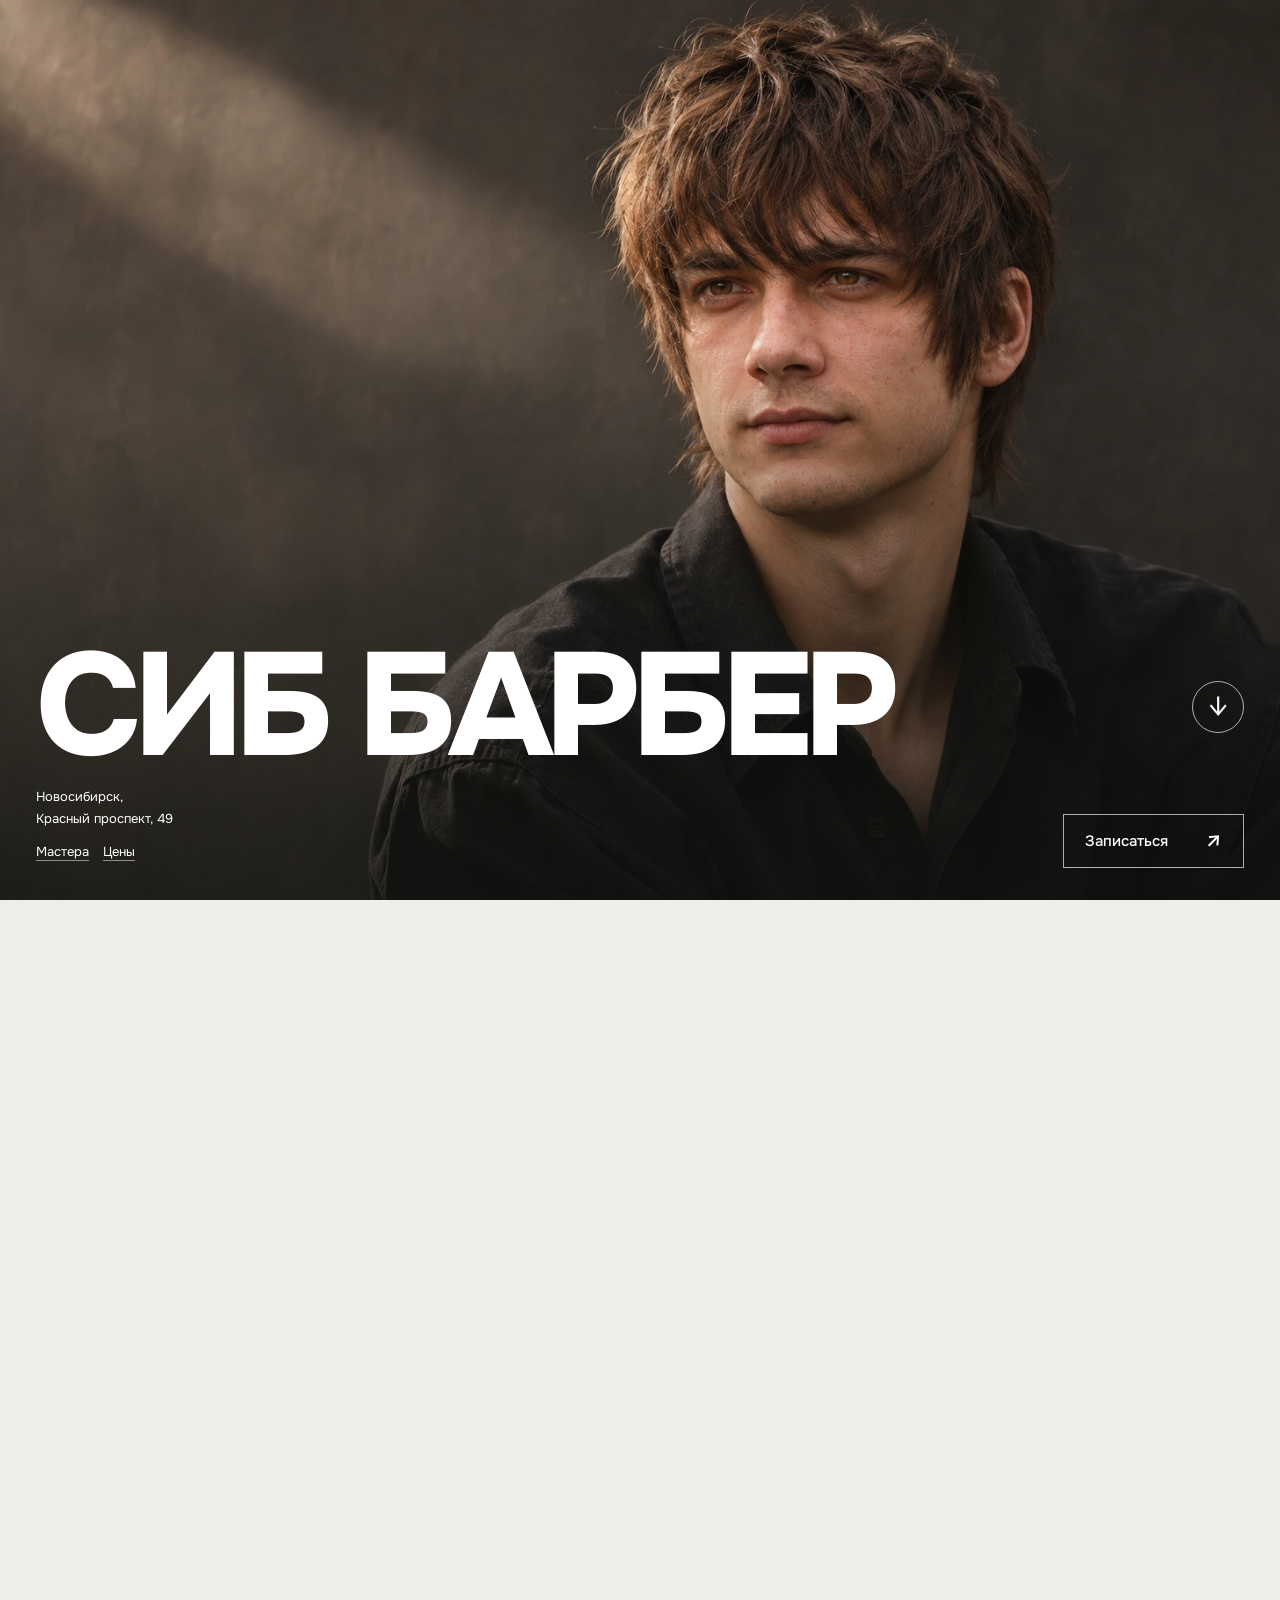
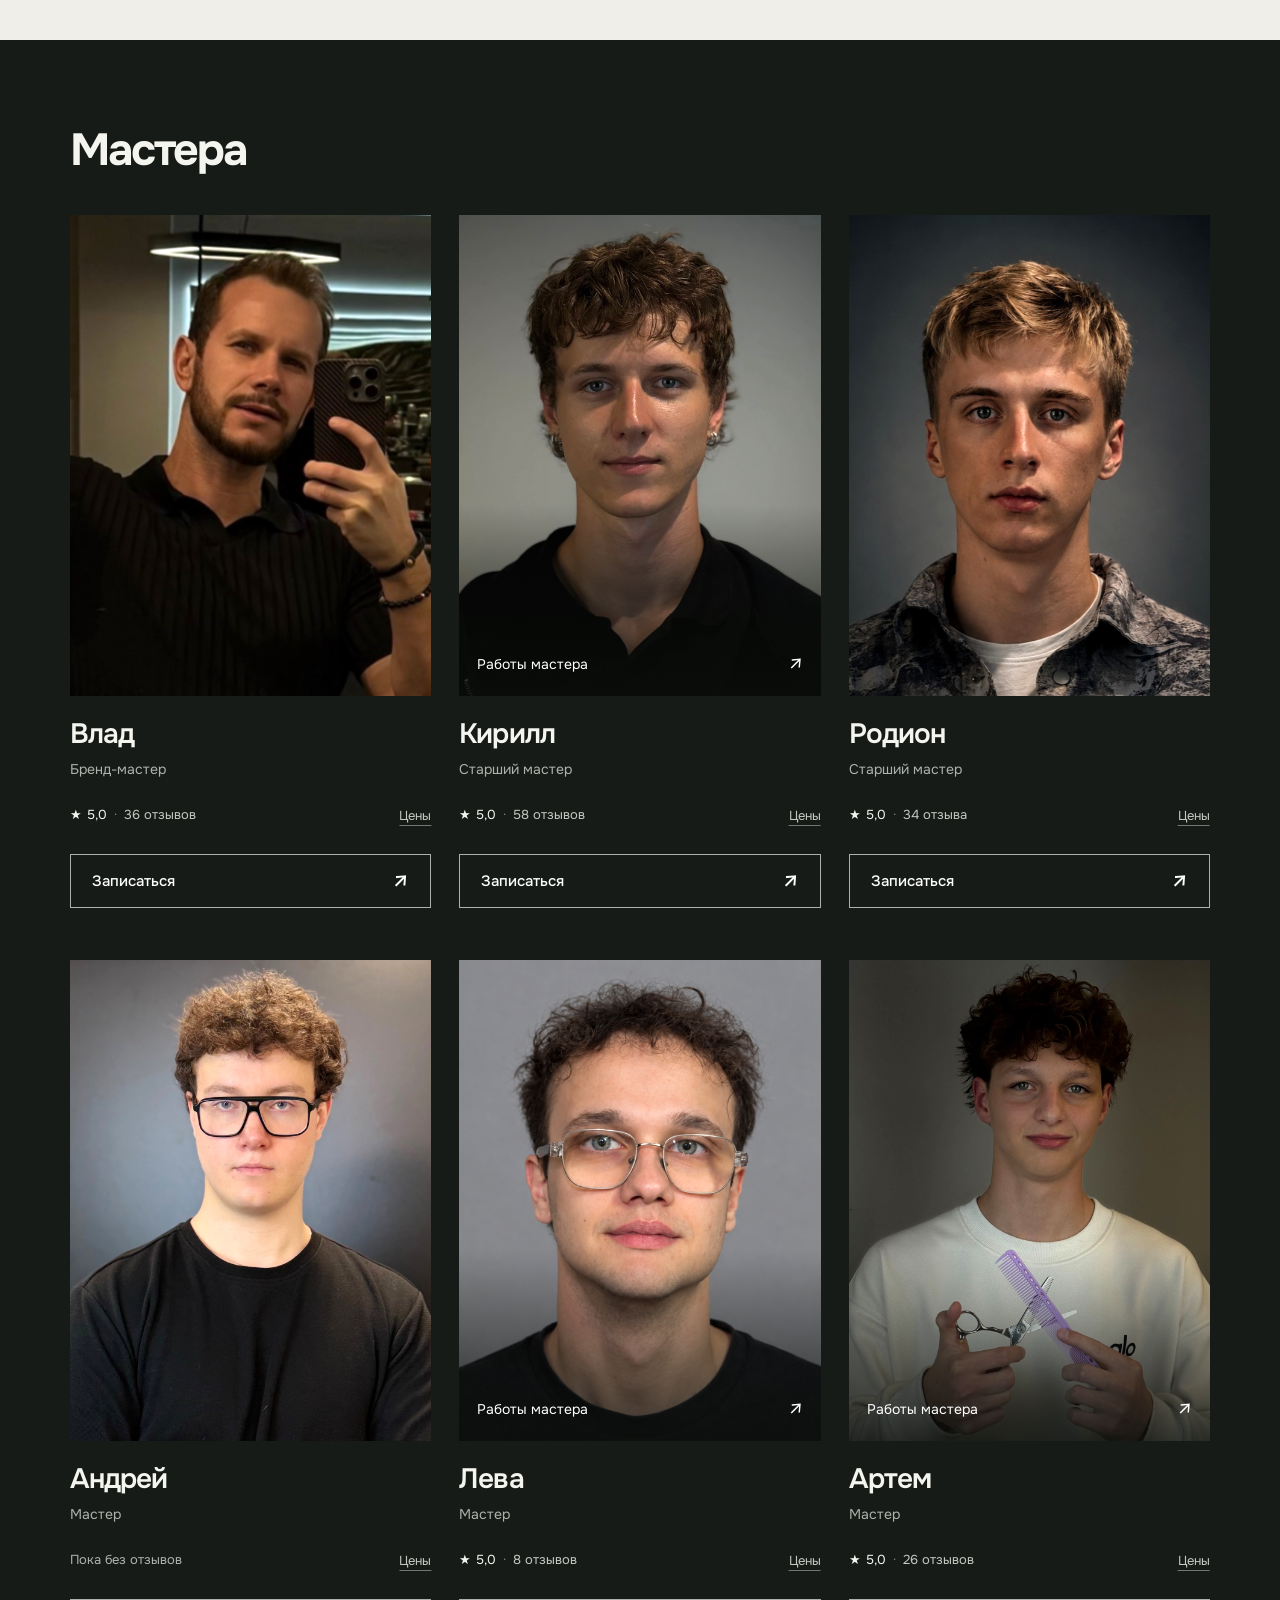
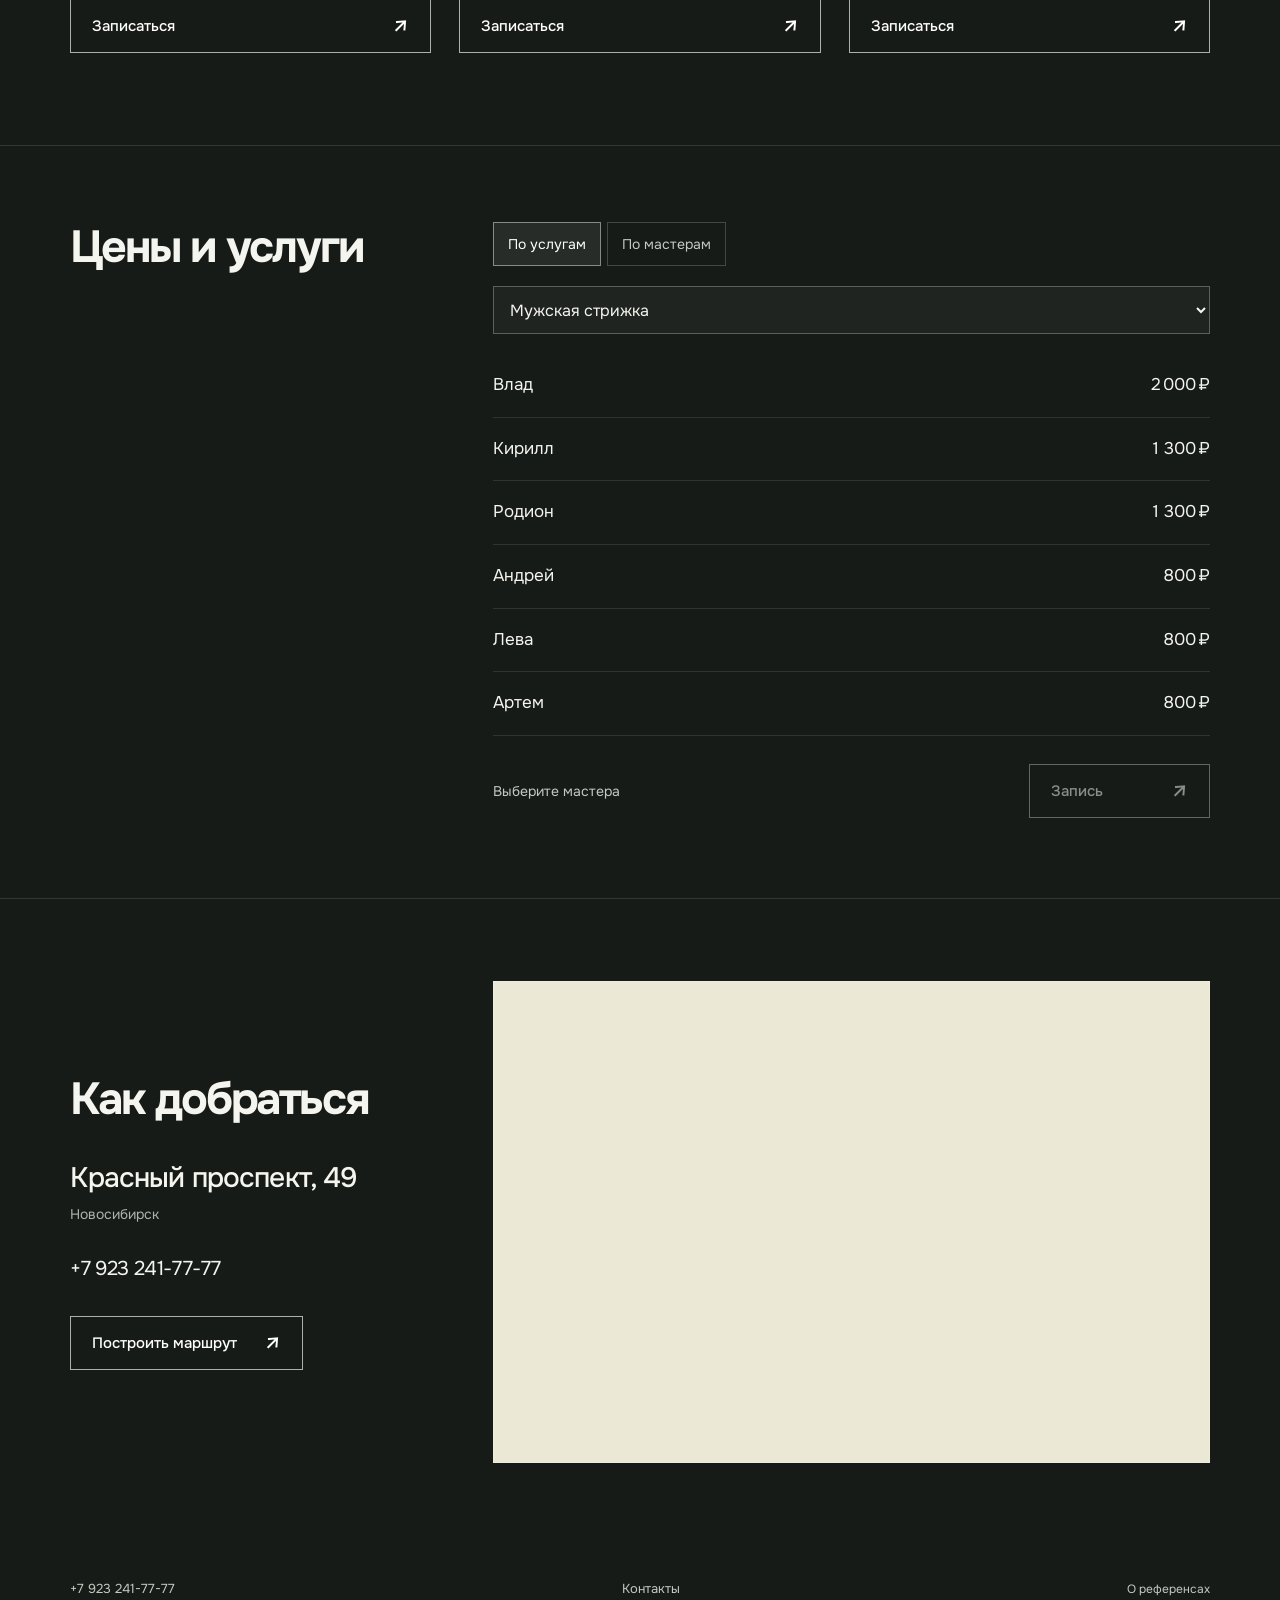
==== commit 145de125: "Add quick section links and compare services" ====
--- a/index.html
+++ b/index.html
@@ -9,14 +9,14 @@
   <link rel="icon" href="./assets/favicon.svg" type="image/svg+xml">
   <link rel="stylesheet" href="./assets/onest.css">
   <link rel="stylesheet" href="./style.css?v=hero2">
-  <link rel="stylesheet" href="./lookbook.css?v=5">
+  <link rel="stylesheet" href="./lookbook.css?v=6">
   <link rel="stylesheet" href="./barbers.css?v=3">
-  <link rel="stylesheet" href="./prices.css?v=4">
+  <link rel="stylesheet" href="./prices.css?v=5">
   <link rel="preload" as="image" href="./assets/editorial/mod.webp">
   <script src="./app.js" defer></script>
   <script src="./lookbook.js?v=4" defer></script>
   <script src="./barbers.js?v=1" defer></script>
-  <script src="./prices.js?v=2" defer></script>
+  <script src="./prices.js?v=3" defer></script>
 </head>
 <body>
   <div class="page-shell">
@@ -27,7 +27,7 @@
           <div class="lb-photo">
             <img class="lb-still" src="./assets/editorial/mod.webp" alt="" aria-hidden="true" width="1536" height="1024" fetchpriority="high">
             <canvas id="lookbook-canvas" role="img" aria-label="Модкат — персонаж лукбука" data-ready="false"></canvas>
-            <div class="lb-photo-bottom"><address>Новосибирск,<br>Красный проспект, 49</address><a class="lb-primary" href="https://n1814367.yclients.ru/company/1610772/personal/menu?o=" data-booking target="_blank" rel="noopener noreferrer">Записаться<span aria-hidden="true">↗</span></a></div>
+            <div class="lb-photo-bottom"><div class="lb-details"><address>Новосибирск,<br>Красный проспект, 49</address><nav class="lb-section-links" aria-label="Разделы сайта"><a href="#barbers">Мастера</a><a href="#prices" data-price-service-view>Цены</a></nav></div><a class="lb-primary" href="https://n1814367.yclients.ru/company/1610772/personal/menu?o=" data-booking target="_blank" rel="noopener noreferrer">Записаться<span aria-hidden="true">↗</span></a></div>
             <p class="lb-status" id="lookbook-status" role="status" hidden></p>
           </div>
           <div class="lb-brand-row"><h1 class="lb-title"><a class="lb-home" href="#top">СИБ БАРБЕР</a></h1><button class="lb-next" id="next-look" type="button" aria-label="Следующая стрижка">↓</button></div>
@@ -41,7 +41,20 @@
         <div class="section-heading"><h2 id="barbers-title">Мастера</h2></div>
         <div class="barber-grid" id="barber-grid" role="region" aria-label="Галерея мастеров" tabindex="0"><article class="barber-card"><div class="barber-portrait"><img class="barber-photo" src="./assets/staff/4796457.jpg" alt="Влад" width="800" height="800" loading="lazy"></div><div class="barber-info"><div class="barber-heading"><h3>Влад</h3></div><p class="barber-role">Бренд-мастер</p><div class="barber-details"><a class="barber-rating" href="https://n1814367.yclients.com/company/1610772/personal/select-master/master-info/1610772/4796457?o=" target="_blank" rel="noopener noreferrer" aria-label="Отзывы о мастере Влад: 5 звёзд, 36 отзывов"><span class="rating-score">★ 5,0</span><span class="rating-separator" aria-hidden="true">·</span><span>36 отзывов</span></a><a class="barber-prices" href="#prices" data-price-barber="4796457" aria-label="Цены: Влад">Цены</a></div><a class="barber-booking" href="https://n1814367.yclients.ru/company/1610772/personal/select-services?o=m4796457" data-booking data-booking-name="Влад" target="_blank" rel="noopener noreferrer" aria-label="Записаться к мастеру Влад"><span>Записаться</span><span aria-hidden="true">↗</span></a></div></article><article class="barber-card"><div class="barber-portrait has-works"><img class="barber-photo" src="./assets/staff/5609463.png" alt="Кирилл" width="800" height="800" loading="lazy"><a class="barber-works" href="https://www.tiktok.com/@kirillkuznetsov162" target="_blank" rel="noopener noreferrer" aria-label="Работы Кирилла в TikTok"><span>Работы мастера</span><span aria-hidden="true">↗</span></a></div><div class="barber-info"><div class="barber-heading"><h3>Кирилл</h3></div><p class="barber-role">Старший мастер</p><div class="barber-details"><a class="barber-rating" href="https://n1814367.yclients.com/company/1610772/personal/select-master/master-info/1610772/5609463?o=" target="_blank" rel="noopener noreferrer" aria-label="Отзывы о мастере Кирилл: 5 звёзд, 58 отзывов"><span class="rating-score">★ 5,0</span><span class="rating-separator" aria-hidden="true">·</span><span>58 отзывов</span></a><a class="barber-prices" href="#prices" data-price-barber="5609463" aria-label="Цены: Кирилл">Цены</a></div><a class="barber-booking" href="https://n1814367.yclients.ru/company/1610772/personal/select-services?o=m5609463" data-booking data-booking-name="Кирилл" target="_blank" rel="noopener noreferrer" aria-label="Записаться к мастеру Кирилл"><span>Записаться</span><span aria-hidden="true">↗</span></a></div></article><article class="barber-card"><div class="barber-portrait"><img class="barber-photo" src="./assets/staff/5188923.png" alt="Родион" width="800" height="800" loading="lazy"></div><div class="barber-info"><div class="barber-heading"><h3>Родион</h3></div><p class="barber-role">Старший мастер</p><div class="barber-details"><a class="barber-rating" href="https://n1814367.yclients.com/company/1610772/personal/select-master/master-info/1610772/5188923?o=" target="_blank" rel="noopener noreferrer" aria-label="Отзывы о мастере Родион: 5 звёзд, 34 отзыва"><span class="rating-score">★ 5,0</span><span class="rating-separator" aria-hidden="true">·</span><span>34 отзыва</span></a><a class="barber-prices" href="#prices" data-price-barber="5188923" aria-label="Цены: Родион">Цены</a></div><a class="barber-booking" href="https://n1814367.yclients.ru/company/1610772/personal/select-services?o=m5188923" data-booking data-booking-name="Родион" target="_blank" rel="noopener noreferrer" aria-label="Записаться к мастеру Родион"><span>Записаться</span><span aria-hidden="true">↗</span></a></div></article><article class="barber-card"><div class="barber-portrait"><img class="barber-photo" src="./assets/staff/6341325.png" alt="Андрей" width="800" height="800" loading="lazy"></div><div class="barber-info"><div class="barber-heading"><h3>Андрей</h3></div><p class="barber-role">Мастер</p><div class="barber-details"><span class="no-reviews">Пока без отзывов</span><a class="barber-prices" href="#prices" data-price-barber="6341325" aria-label="Цены: Андрей">Цены</a></div><a class="barber-booking" href="https://n1814367.yclients.ru/company/1610772/personal/select-services?o=m6341325" data-booking data-booking-name="Андрей" target="_blank" rel="noopener noreferrer" aria-label="Записаться к мастеру Андрей"><span>Записаться</span><span aria-hidden="true">↗</span></a></div></article><article class="barber-card"><div class="barber-portrait has-works"><img class="barber-photo" src="./assets/staff/6147563.png" alt="Лева" width="800" height="800" loading="lazy"><a class="barber-works" href="https://www.tiktok.com/@hairwow54" target="_blank" rel="noopener noreferrer" aria-label="Работы Лёвы в TikTok"><span>Работы мастера</span><span aria-hidden="true">↗</span></a></div><div class="barber-info"><div class="barber-heading"><h3>Лева</h3></div><p class="barber-role">Мастер</p><div class="barber-details"><a class="barber-rating" href="https://n1814367.yclients.com/company/1610772/personal/select-master/master-info/1610772/6147563?o=" target="_blank" rel="noopener noreferrer" aria-label="Отзывы о мастере Лева: 5 звёзд, 8 отзывов"><span class="rating-score">★ 5,0</span><span class="rating-separator" aria-hidden="true">·</span><span>8 отзывов</span></a><a class="barber-prices" href="#prices" data-price-barber="6147563" aria-label="Цены: Лева">Цены</a></div><a class="barber-booking" href="https://n1814367.yclients.ru/company/1610772/personal/select-services?o=m6147563" data-booking data-booking-name="Лева" target="_blank" rel="noopener noreferrer" aria-label="Записаться к мастеру Лева"><span>Записаться</span><span aria-hidden="true">↗</span></a></div></article><article class="barber-card"><div class="barber-portrait has-works"><img class="barber-photo" src="./assets/staff/5925993.png" alt="Артем" width="800" height="800" loading="lazy"><a class="barber-works" href="https://www.tiktok.com/@kupikov" target="_blank" rel="noopener noreferrer" aria-label="Работы Артема в TikTok"><span>Работы мастера</span><span aria-hidden="true">↗</span></a></div><div class="barber-info"><div class="barber-heading"><h3>Артем</h3></div><p class="barber-role">Мастер</p><div class="barber-details"><a class="barber-rating" href="https://n1814367.yclients.com/company/1610772/personal/select-master/master-info/1610772/5925993?o=" target="_blank" rel="noopener noreferrer" aria-label="Отзывы о мастере Артем: 5 звёзд, 26 отзывов"><span class="rating-score">★ 5,0</span><span class="rating-separator" aria-hidden="true">·</span><span>26 отзывов</span></a><a class="barber-prices" href="#prices" data-price-barber="5925993" aria-label="Цены: Артем">Цены</a></div><a class="barber-booking" href="https://n1814367.yclients.ru/company/1610772/personal/select-services?o=m5925993" data-booking data-booking-name="Артем" target="_blank" rel="noopener noreferrer" aria-label="Записаться к мастеру Артем"><span>Записаться</span><span aria-hidden="true">↗</span></a></div></article></div>
       </section>
-      <section class="prices" id="prices" aria-labelledby="prices-title" data-staff="4796457"><h2 id="prices-title">Цены и услуги</h2><div class="prices-body"><div class="price-tabs" role="tablist" aria-label="Мастера"><button class="price-tab" type="button" role="tab" id="price-tab-4796457" aria-controls="price-panel-4796457" aria-selected="true" tabindex="0" data-staff="4796457">Влад</button><button class="price-tab" type="button" role="tab" id="price-tab-5609463" aria-controls="price-panel-5609463" aria-selected="false" tabindex="-1" data-staff="5609463">Кирилл</button><button class="price-tab" type="button" role="tab" id="price-tab-5188923" aria-controls="price-panel-5188923" aria-selected="false" tabindex="-1" data-staff="5188923">Родион</button><button class="price-tab" type="button" role="tab" id="price-tab-6341325" aria-controls="price-panel-6341325" aria-selected="false" tabindex="-1" data-staff="6341325">Андрей</button><button class="price-tab" type="button" role="tab" id="price-tab-6147563" aria-controls="price-panel-6147563" aria-selected="false" tabindex="-1" data-staff="6147563">Лева</button><button class="price-tab" type="button" role="tab" id="price-tab-5925993" aria-controls="price-panel-5925993" aria-selected="false" tabindex="-1" data-staff="5925993">Артем</button></div><div class="price-panel" role="tabpanel" id="price-panel-4796457" aria-labelledby="price-tab-4796457" data-staff="4796457"><dl class="price-list"><div class="price-row"><dt><button class="price-service" type="button" data-service-id="29910315" aria-pressed="false" aria-label="Мужская стрижка, 2 000 ₽"><span>Мужская стрижка</span></button></dt><dd>2 000 ₽</dd></div><div class="price-row"><dt><button class="price-service" type="button" data-service-id="29910327" aria-pressed="false" aria-label="Стрижка машинкой, 1 500 ₽"><span>Стрижка машинкой</span></button></dt><dd>1 500 ₽</dd></div><div class="price-row"><dt><button class="price-service" type="button" data-service-id="29910348" aria-pressed="false" aria-label="Стрижка бороды, 1 500 ₽"><span>Стрижка бороды</span></button></dt><dd>1 500 ₽</dd></div><div class="price-row"><dt><button class="price-service" type="button" data-service-id="29910438" aria-pressed="false" aria-label="Тонирование головы 70%, 1 500 ₽"><span>Тонирование головы 70%</span></button></dt><dd>1 500 ₽</dd></div><div class="price-row"><dt><button class="price-service" type="button" data-service-id="29910465" aria-pressed="false" aria-label="Тонирование бороды 70%, 1 000 ₽"><span>Тонирование бороды 70%</span></button></dt><dd>1 000 ₽</dd></div><div class="price-row"><dt><button class="price-service" type="button" data-service-id="29910504" aria-pressed="false" aria-label="Тонирование головы 100%, 2 500 ₽"><span>Тонирование головы 100%</span></button></dt><dd>2 500 ₽</dd></div><div class="price-row"><dt><button class="price-service" type="button" data-service-id="29910525" aria-pressed="false" aria-label="Тонирование бороды 100%, 1 500 ₽"><span>Тонирование бороды 100%</span></button></dt><dd>1 500 ₽</dd></div><div class="price-row"><dt><button class="price-service" type="button" data-service-id="29910534" aria-pressed="false" aria-label="Отец+Сын, 4 500 ₽"><span>Отец+Сын</span></button></dt><dd>4 500 ₽</dd></div><div class="price-row"><dt><button class="price-service" type="button" data-service-id="29910621" aria-pressed="false" aria-label="Укладка, 800 ₽"><span>Укладка</span></button></dt><dd>800 ₽</dd></div><div class="price-row"><dt><button class="price-service" type="button" data-service-id="29910600" aria-pressed="false" aria-label="Коррекция воском, 500 ₽"><span>Коррекция воском</span></button></dt><dd>500 ₽</dd></div></dl><div class="price-footer"><a class="price-booking" href="https://n1814367.yclients.ru/company/1610772/personal/select-services?o=m4796457" data-booking data-booking-name="Влад" target="_blank" rel="noopener noreferrer" aria-label="Запись: Влад">Запись<span aria-hidden="true">↗</span></a></div></div><div class="price-panel" role="tabpanel" id="price-panel-5609463" aria-labelledby="price-tab-5609463" data-staff="5609463" hidden><dl class="price-list"><div class="price-row"><dt><button class="price-service" type="button" data-service-id="29910090" aria-pressed="false" aria-label="Мужская стрижка, 1 300 ₽"><span>Мужская стрижка</span></button></dt><dd>1 300 ₽</dd></div><div class="price-row"><dt><button class="price-service" type="button" data-service-id="29910117" aria-pressed="false" aria-label="Стрижка бороды, 600 ₽"><span>Стрижка бороды</span></button></dt><dd>600 ₽</dd></div><div class="price-row"><dt><button class="price-service" type="button" data-service-id="29910255" aria-pressed="false" aria-label="Коррекция воском, 300 – 500 ₽"><span>Коррекция воском</span></button></dt><dd>300 – 500 ₽</dd></div></dl><div class="price-footer"><a class="price-booking" href="https://n1814367.yclients.ru/company/1610772/personal/select-services?o=m5609463" data-booking data-booking-name="Кирилл" target="_blank" rel="noopener noreferrer" aria-label="Запись: Кирилл">Запись<span aria-hidden="true">↗</span></a></div></div><div class="price-panel" role="tabpanel" id="price-panel-5188923" aria-labelledby="price-tab-5188923" data-staff="5188923" hidden><dl class="price-list"><div class="price-row"><dt><button class="price-service" type="button" data-service-id="29910090" aria-pressed="false" aria-label="Мужская стрижка, 1 300 ₽"><span>Мужская стрижка</span></button></dt><dd>1 300 ₽</dd></div><div class="price-row"><dt><button class="price-service" type="button" data-service-id="29910117" aria-pressed="false" aria-label="Стрижка бороды, 600 ₽"><span>Стрижка бороды</span></button></dt><dd>600 ₽</dd></div><div class="price-row"><dt><button class="price-service" type="button" data-service-id="29910255" aria-pressed="false" aria-label="Коррекция воском, 300 – 500 ₽"><span>Коррекция воском</span></button></dt><dd>300 – 500 ₽</dd></div></dl><div class="price-footer"><a class="price-booking" href="https://n1814367.yclients.ru/company/1610772/personal/select-services?o=m5188923" data-booking data-booking-name="Родион" target="_blank" rel="noopener noreferrer" aria-label="Запись: Родион">Запись<span aria-hidden="true">↗</span></a></div></div><div class="price-panel" role="tabpanel" id="price-panel-6341325" aria-labelledby="price-tab-6341325" data-staff="6341325" hidden><dl class="price-list"><div class="price-row"><dt><button class="price-service" type="button" data-service-id="29910090" aria-pressed="false" aria-label="Мужская стрижка, 800 ₽"><span>Мужская стрижка</span></button></dt><dd>800 ₽</dd></div></dl><div class="price-footer"><a class="price-booking" href="https://n1814367.yclients.ru/company/1610772/personal/select-services?o=m6341325" data-booking data-booking-name="Андрей" target="_blank" rel="noopener noreferrer" aria-label="Запись: Андрей">Запись<span aria-hidden="true">↗</span></a></div></div><div class="price-panel" role="tabpanel" id="price-panel-6147563" aria-labelledby="price-tab-6147563" data-staff="6147563" hidden><dl class="price-list"><div class="price-row"><dt><button class="price-service" type="button" data-service-id="29910090" aria-pressed="false" aria-label="Мужская стрижка, 800 ₽"><span>Мужская стрижка</span></button></dt><dd>800 ₽</dd></div><div class="price-row"><dt><button class="price-service" type="button" data-service-id="29910117" aria-pressed="false" aria-label="Стрижка бороды, 600 ₽"><span>Стрижка бороды</span></button></dt><dd>600 ₽</dd></div></dl><div class="price-footer"><a class="price-booking" href="https://n1814367.yclients.ru/company/1610772/personal/select-services?o=m6147563" data-booking data-booking-name="Лева" target="_blank" rel="noopener noreferrer" aria-label="Запись: Лева">Запись<span aria-hidden="true">↗</span></a></div></div><div class="price-panel" role="tabpanel" id="price-panel-5925993" aria-labelledby="price-tab-5925993" data-staff="5925993" hidden><dl class="price-list"><div class="price-row"><dt><button class="price-service" type="button" data-service-id="29910090" aria-pressed="false" aria-label="Мужская стрижка, 800 ₽"><span>Мужская стрижка</span></button></dt><dd>800 ₽</dd></div></dl><div class="price-footer"><a class="price-booking" href="https://n1814367.yclients.ru/company/1610772/personal/select-services?o=m5925993" data-booking data-booking-name="Артем" target="_blank" rel="noopener noreferrer" aria-label="Запись: Артем">Запись<span aria-hidden="true">↗</span></a></div></div></div></section>
+      <section class="prices" id="prices" aria-labelledby="prices-title" data-staff="4796457"><h2 id="prices-title">Цены и услуги</h2><div class="prices-body">
+          <div class="price-modes" role="group" aria-label="Как смотреть цены" hidden>
+            <button type="button" data-price-mode="service" aria-controls="price-by-service" aria-pressed="false">По услугам</button>
+            <button type="button" data-price-mode="master" aria-controls="price-by-master" aria-pressed="true">По мастерам</button>
+          </div>
+          <div id="price-by-service" hidden>
+            <select class="price-service-select" id="price-compare-service" aria-label="Услуга для сравнения цен"></select>
+            <dl class="price-list" id="price-compare-list"></dl>
+            <div class="price-footer price-compare-footer">
+              <p id="price-compare-status" class="price-compare-status" aria-live="polite">Выберите мастера</p>
+              <a class="price-booking" id="price-compare-booking" role="link" aria-disabled="true" target="_blank" rel="noopener noreferrer">Запись<span aria-hidden="true">↗</span></a>
+            </div>
+          </div>
+          <div id="price-by-master"><div class="price-tabs" role="tablist" aria-label="Мастера"><button class="price-tab" type="button" role="tab" id="price-tab-4796457" aria-controls="price-panel-4796457" aria-selected="true" tabindex="0" data-staff="4796457">Влад</button><button class="price-tab" type="button" role="tab" id="price-tab-5609463" aria-controls="price-panel-5609463" aria-selected="false" tabindex="-1" data-staff="5609463">Кирилл</button><button class="price-tab" type="button" role="tab" id="price-tab-5188923" aria-controls="price-panel-5188923" aria-selected="false" tabindex="-1" data-staff="5188923">Родион</button><button class="price-tab" type="button" role="tab" id="price-tab-6341325" aria-controls="price-panel-6341325" aria-selected="false" tabindex="-1" data-staff="6341325">Андрей</button><button class="price-tab" type="button" role="tab" id="price-tab-6147563" aria-controls="price-panel-6147563" aria-selected="false" tabindex="-1" data-staff="6147563">Лева</button><button class="price-tab" type="button" role="tab" id="price-tab-5925993" aria-controls="price-panel-5925993" aria-selected="false" tabindex="-1" data-staff="5925993">Артем</button></div><div class="price-panel" role="tabpanel" id="price-panel-4796457" aria-labelledby="price-tab-4796457" data-staff="4796457"><dl class="price-list"><div class="price-row"><dt><button class="price-service" type="button" data-service-id="29910315" aria-pressed="false" aria-label="Мужская стрижка, 2 000 ₽"><span>Мужская стрижка</span></button></dt><dd>2 000 ₽</dd></div><div class="price-row"><dt><button class="price-service" type="button" data-service-id="29910327" aria-pressed="false" aria-label="Стрижка машинкой, 1 500 ₽"><span>Стрижка машинкой</span></button></dt><dd>1 500 ₽</dd></div><div class="price-row"><dt><button class="price-service" type="button" data-service-id="29910348" aria-pressed="false" aria-label="Стрижка бороды, 1 500 ₽"><span>Стрижка бороды</span></button></dt><dd>1 500 ₽</dd></div><div class="price-row"><dt><button class="price-service" type="button" data-service-id="29910438" aria-pressed="false" aria-label="Тонирование головы 70%, 1 500 ₽"><span>Тонирование головы 70%</span></button></dt><dd>1 500 ₽</dd></div><div class="price-row"><dt><button class="price-service" type="button" data-service-id="29910465" aria-pressed="false" aria-label="Тонирование бороды 70%, 1 000 ₽"><span>Тонирование бороды 70%</span></button></dt><dd>1 000 ₽</dd></div><div class="price-row"><dt><button class="price-service" type="button" data-service-id="29910504" aria-pressed="false" aria-label="Тонирование головы 100%, 2 500 ₽"><span>Тонирование головы 100%</span></button></dt><dd>2 500 ₽</dd></div><div class="price-row"><dt><button class="price-service" type="button" data-service-id="29910525" aria-pressed="false" aria-label="Тонирование бороды 100%, 1 500 ₽"><span>Тонирование бороды 100%</span></button></dt><dd>1 500 ₽</dd></div><div class="price-row"><dt><button class="price-service" type="button" data-service-id="29910534" aria-pressed="false" aria-label="Отец+Сын, 4 500 ₽"><span>Отец+Сын</span></button></dt><dd>4 500 ₽</dd></div><div class="price-row"><dt><button class="price-service" type="button" data-service-id="29910621" aria-pressed="false" aria-label="Укладка, 800 ₽"><span>Укладка</span></button></dt><dd>800 ₽</dd></div><div class="price-row"><dt><button class="price-service" type="button" data-service-id="29910600" aria-pressed="false" aria-label="Коррекция воском, 500 ₽"><span>Коррекция воском</span></button></dt><dd>500 ₽</dd></div></dl><div class="price-footer"><a class="price-booking" href="https://n1814367.yclients.ru/company/1610772/personal/select-services?o=m4796457" data-booking data-booking-name="Влад" target="_blank" rel="noopener noreferrer" aria-label="Запись: Влад">Запись<span aria-hidden="true">↗</span></a></div></div><div class="price-panel" role="tabpanel" id="price-panel-5609463" aria-labelledby="price-tab-5609463" data-staff="5609463" hidden><dl class="price-list"><div class="price-row"><dt><button class="price-service" type="button" data-service-id="29910090" aria-pressed="false" aria-label="Мужская стрижка, 1 300 ₽"><span>Мужская стрижка</span></button></dt><dd>1 300 ₽</dd></div><div class="price-row"><dt><button class="price-service" type="button" data-service-id="29910117" aria-pressed="false" aria-label="Стрижка бороды, 600 ₽"><span>Стрижка бороды</span></button></dt><dd>600 ₽</dd></div><div class="price-row"><dt><button class="price-service" type="button" data-service-id="29910255" aria-pressed="false" aria-label="Коррекция воском, 300 – 500 ₽"><span>Коррекция воском</span></button></dt><dd>300 – 500 ₽</dd></div></dl><div class="price-footer"><a class="price-booking" href="https://n1814367.yclients.ru/company/1610772/personal/select-services?o=m5609463" data-booking data-booking-name="Кирилл" target="_blank" rel="noopener noreferrer" aria-label="Запись: Кирилл">Запись<span aria-hidden="true">↗</span></a></div></div><div class="price-panel" role="tabpanel" id="price-panel-5188923" aria-labelledby="price-tab-5188923" data-staff="5188923" hidden><dl class="price-list"><div class="price-row"><dt><button class="price-service" type="button" data-service-id="29910090" aria-pressed="false" aria-label="Мужская стрижка, 1 300 ₽"><span>Мужская стрижка</span></button></dt><dd>1 300 ₽</dd></div><div class="price-row"><dt><button class="price-service" type="button" data-service-id="29910117" aria-pressed="false" aria-label="Стрижка бороды, 600 ₽"><span>Стрижка бороды</span></button></dt><dd>600 ₽</dd></div><div class="price-row"><dt><button class="price-service" type="button" data-service-id="29910255" aria-pressed="false" aria-label="Коррекция воском, 300 – 500 ₽"><span>Коррекция воском</span></button></dt><dd>300 – 500 ₽</dd></div></dl><div class="price-footer"><a class="price-booking" href="https://n1814367.yclients.ru/company/1610772/personal/select-services?o=m5188923" data-booking data-booking-name="Родион" target="_blank" rel="noopener noreferrer" aria-label="Запись: Родион">Запись<span aria-hidden="true">↗</span></a></div></div><div class="price-panel" role="tabpanel" id="price-panel-6341325" aria-labelledby="price-tab-6341325" data-staff="6341325" hidden><dl class="price-list"><div class="price-row"><dt><button class="price-service" type="button" data-service-id="29910090" aria-pressed="false" aria-label="Мужская стрижка, 800 ₽"><span>Мужская стрижка</span></button></dt><dd>800 ₽</dd></div></dl><div class="price-footer"><a class="price-booking" href="https://n1814367.yclients.ru/company/1610772/personal/select-services?o=m6341325" data-booking data-booking-name="Андрей" target="_blank" rel="noopener noreferrer" aria-label="Запись: Андрей">Запись<span aria-hidden="true">↗</span></a></div></div><div class="price-panel" role="tabpanel" id="price-panel-6147563" aria-labelledby="price-tab-6147563" data-staff="6147563" hidden><dl class="price-list"><div class="price-row"><dt><button class="price-service" type="button" data-service-id="29910090" aria-pressed="false" aria-label="Мужская стрижка, 800 ₽"><span>Мужская стрижка</span></button></dt><dd>800 ₽</dd></div><div class="price-row"><dt><button class="price-service" type="button" data-service-id="29910117" aria-pressed="false" aria-label="Стрижка бороды, 600 ₽"><span>Стрижка бороды</span></button></dt><dd>600 ₽</dd></div></dl><div class="price-footer"><a class="price-booking" href="https://n1814367.yclients.ru/company/1610772/personal/select-services?o=m6147563" data-booking data-booking-name="Лева" target="_blank" rel="noopener noreferrer" aria-label="Запись: Лева">Запись<span aria-hidden="true">↗</span></a></div></div><div class="price-panel" role="tabpanel" id="price-panel-5925993" aria-labelledby="price-tab-5925993" data-staff="5925993" hidden><dl class="price-list"><div class="price-row"><dt><button class="price-service" type="button" data-service-id="29910090" aria-pressed="false" aria-label="Мужская стрижка, 800 ₽"><span>Мужская стрижка</span></button></dt><dd>800 ₽</dd></div></dl><div class="price-footer"><a class="price-booking" href="https://n1814367.yclients.ru/company/1610772/personal/select-services?o=m5925993" data-booking data-booking-name="Артем" target="_blank" rel="noopener noreferrer" aria-label="Запись: Артем">Запись<span aria-hidden="true">↗</span></a></div></div></div></div></section>
       <section class="location" id="location" aria-labelledby="location-title">
         <div class="location-header">
           <h2 id="location-title">Как добраться</h2>
--- a/lookbook.css
+++ b/lookbook.css
@@ -10,3 +10,26 @@
 @media(max-height:550px){.lookbook-sticky{height:100vh;height:100svh;min-height:360px}.lookbook[data-engaged=true] .lb-brand-row{left:24px;right:24px;bottom:auto;top:24px}.lookbook[data-engaged=true] .lb-photo-bottom{left:24px;right:24px;bottom:130px}.lookbook[data-engaged=true] .lb-footer{padding-bottom:16px}.angles-frame{height:40svh;min-height:180px}}
 @media(prefers-reduced-motion:reduce){html{scroll-behavior:auto}#lookbook-canvas,.lb-footer,.lb-title,.lb-brand-row,.lb-photo-bottom,.location-route{transition:none}}
 .contact-dialog{color-scheme:dark}
+
+.lb-section-links {
+  display: flex;
+  flex-wrap: wrap;
+  column-gap: 14px;
+  margin-top: 4px;
+}
+
+.lb-section-links a {
+  display: inline-flex;
+  align-items: center;
+  min-height: 34px;
+  color: #fff;
+  font-size: 13px;
+  text-decoration: underline;
+  text-decoration-color: #ffffff80;
+  text-underline-offset: 4px;
+}
+
+.lb-section-links a:hover {
+  opacity: 1;
+  text-decoration-color: #fff;
+}
--- a/prices.css
+++ b/prices.css
@@ -31,3 +31,82 @@
 .price-row[data-selected=true]{background:#ffffff0a}
 .price-service:focus-visible{outline:none}
 .price-row:focus-within{outline:1px solid #ffffff80;outline-offset:4px}
+
+.price-modes {
+  display: flex;
+  flex-wrap: wrap;
+  gap: 6px;
+  margin-bottom: 20px;
+}
+
+.price-modes button {
+  min-height: 44px;
+  padding: 0 14px;
+  border: 1px solid #ffffff30;
+  color: #c4c8c0;
+  font-size: 14px;
+}
+
+.price-modes button[aria-pressed="true"] {
+  background: #ffffff13;
+  border-color: #ffffff70;
+  color: #fff;
+}
+
+.price-service-select {
+  width: 100%;
+  min-height: 48px;
+  padding: 8px 12px;
+  border: 1px solid #ffffff45;
+  border-radius: 0;
+  background: #202420;
+  color: inherit;
+  font: inherit;
+  font-size: 16px;
+}
+
+#price-compare-list .price-row[data-selected="true"] {
+  background: #ffffff13;
+  border-bottom-color: #ffffff90;
+}
+
+.price-row-unavailable, .price-row-unavailable dd {
+  color: #a6aea3;
+}
+
+.price-compare-footer {
+  justify-content: space-between;
+  align-items: center;
+  gap: 12px;
+}
+
+.price-compare-status {
+  margin: 0;
+  color: #c4c8c0;
+  font-size: 14px;
+}
+
+.price-booking[aria-disabled="true"] {
+  opacity: .5;
+  pointer-events: none;
+}
+
+@media (max-width: 700px) {
+  .price-compare-footer {
+    flex-direction: column;
+    align-items: stretch;
+  }
+}
+
+@media (max-width: 420px) {
+  .price-tabs {
+    display: grid;
+    grid-template-columns: repeat(3, minmax(0, 1fr));
+    gap: 0 12px;
+  }
+
+  .price-tab {
+    padding-bottom: 0;
+    text-align: left;
+  }
+}
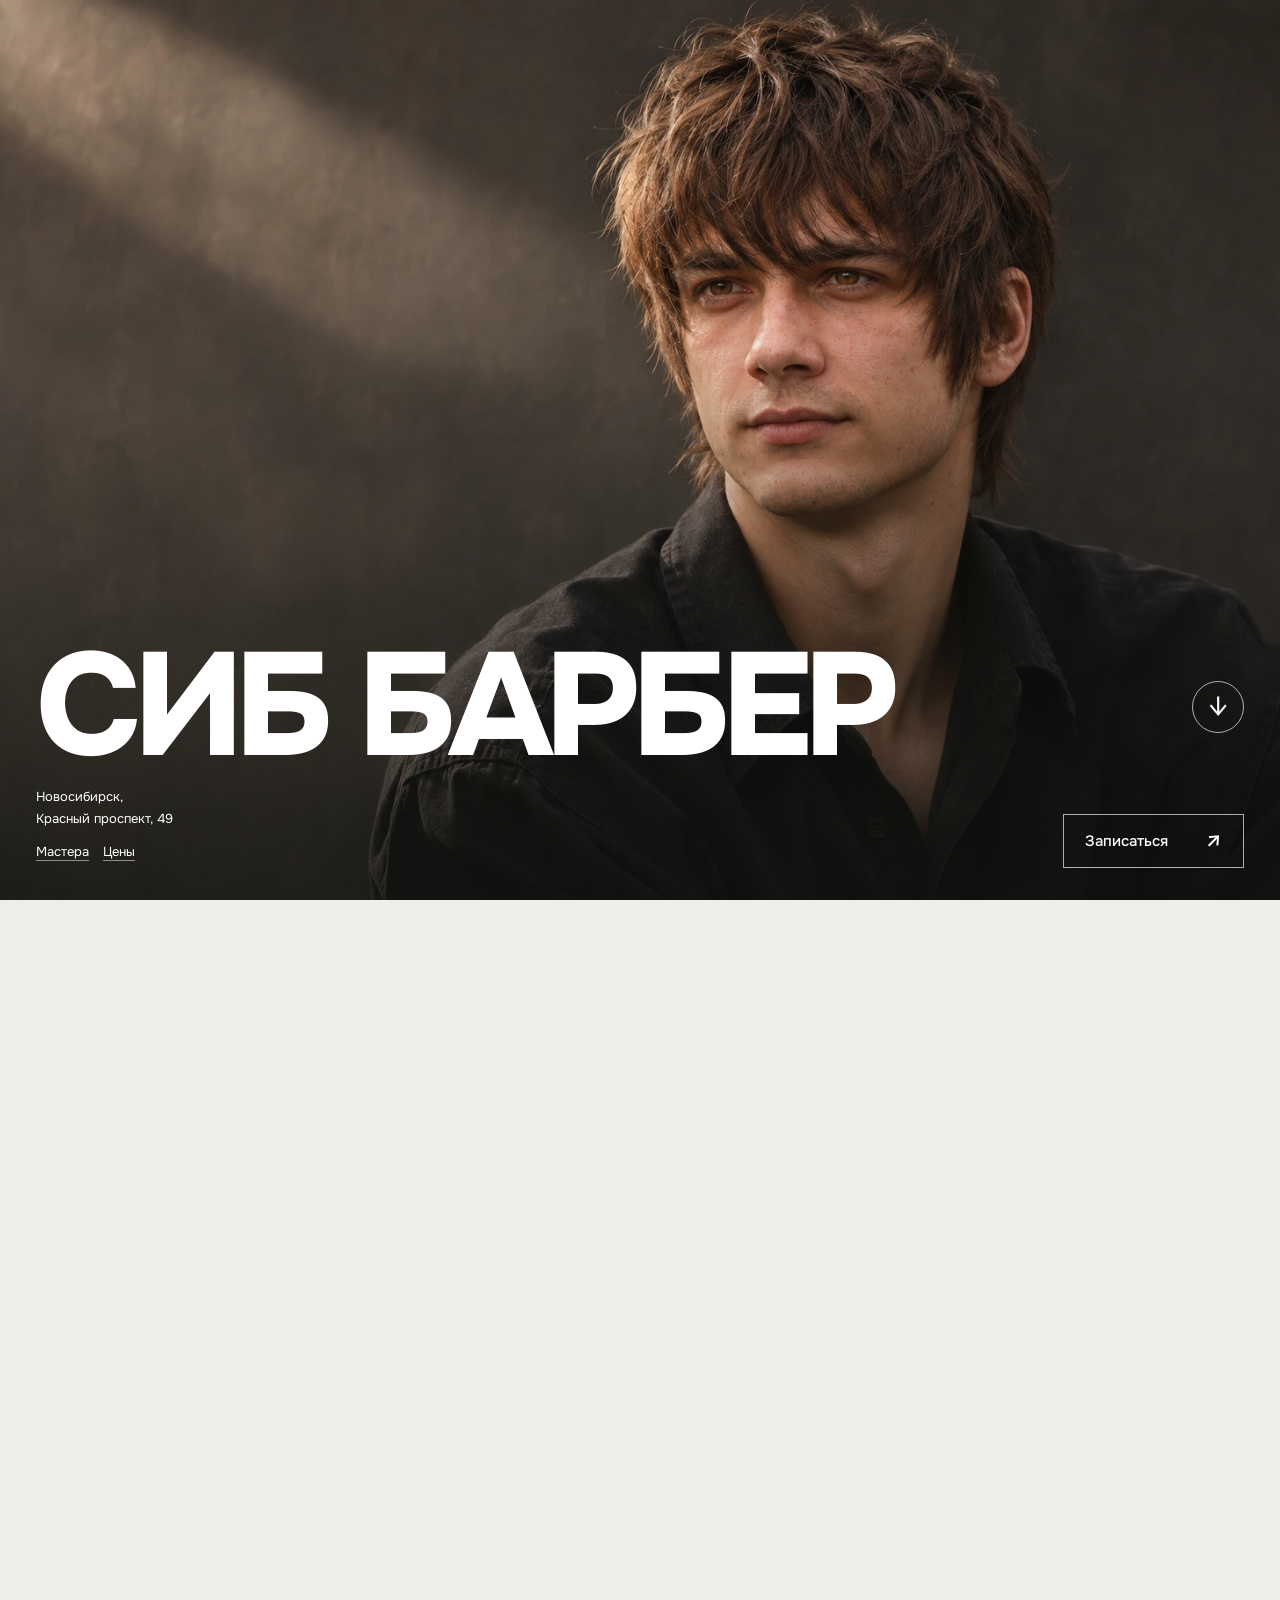
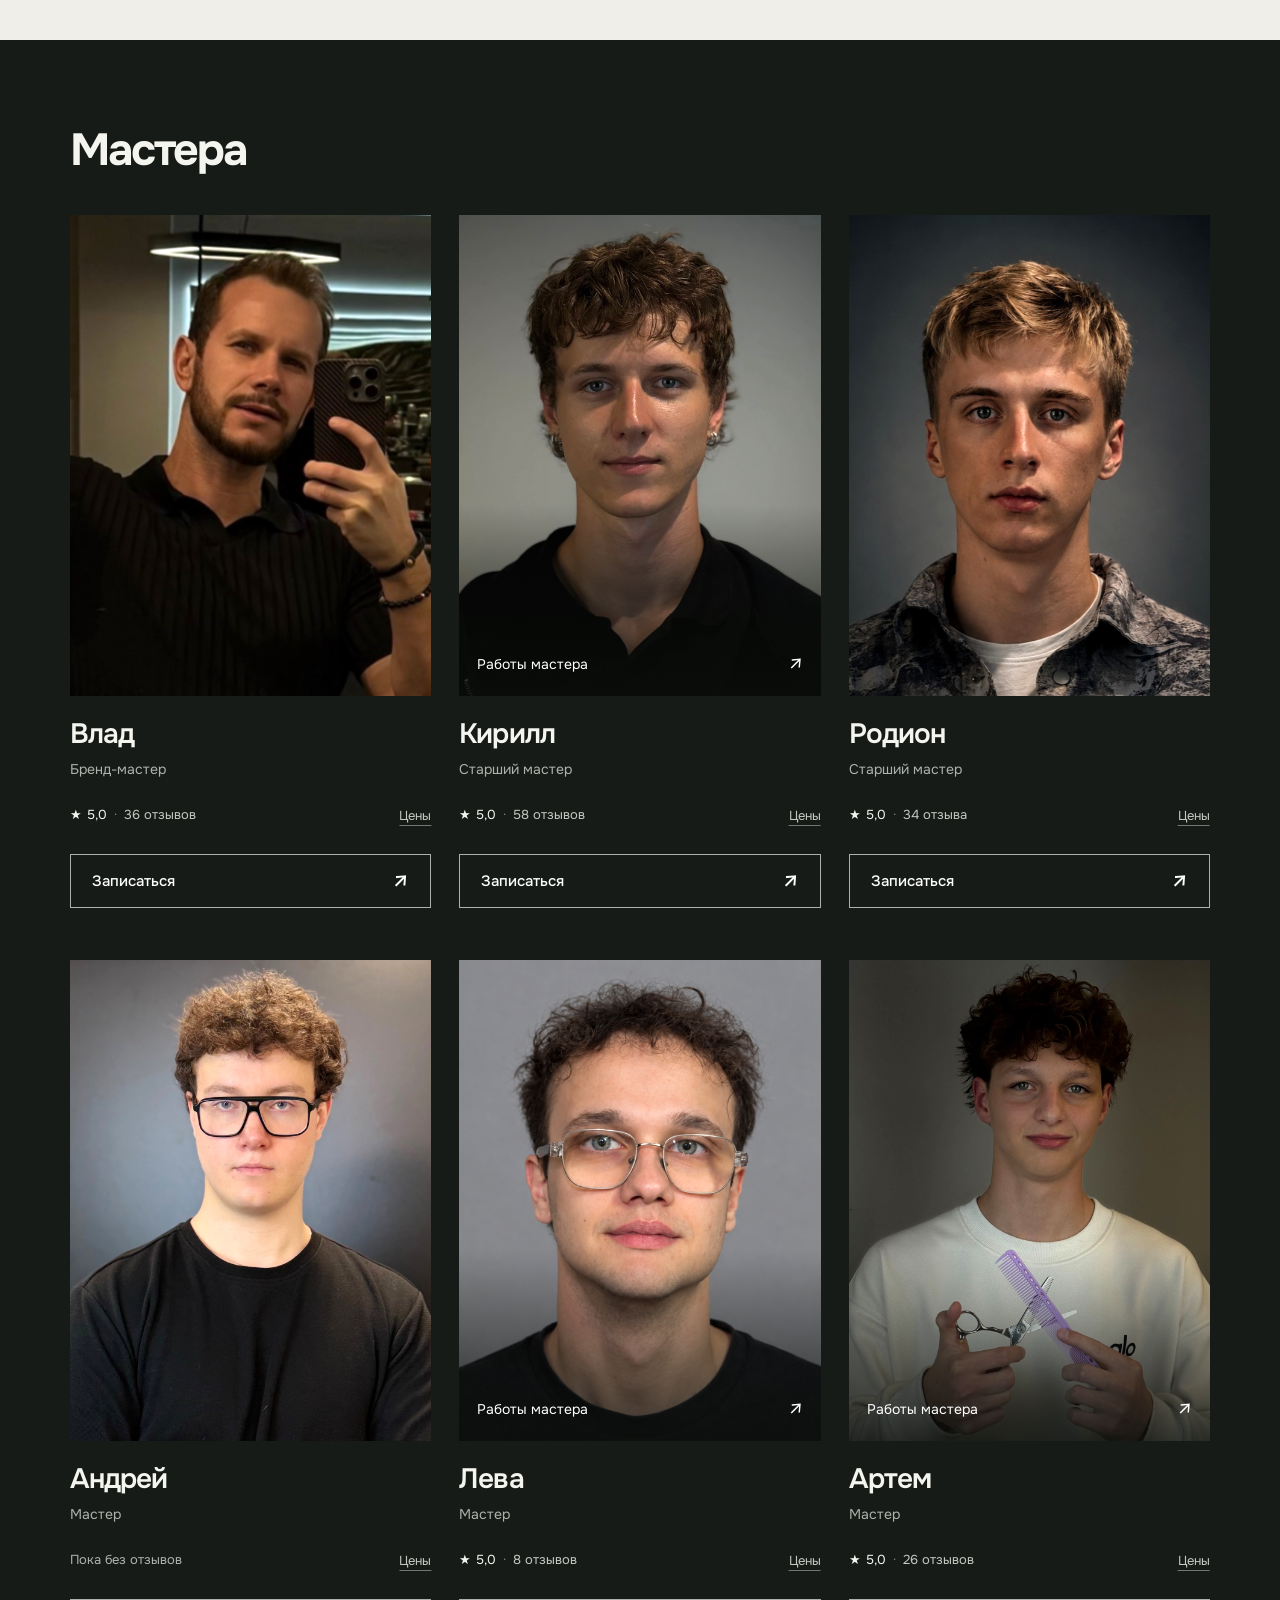
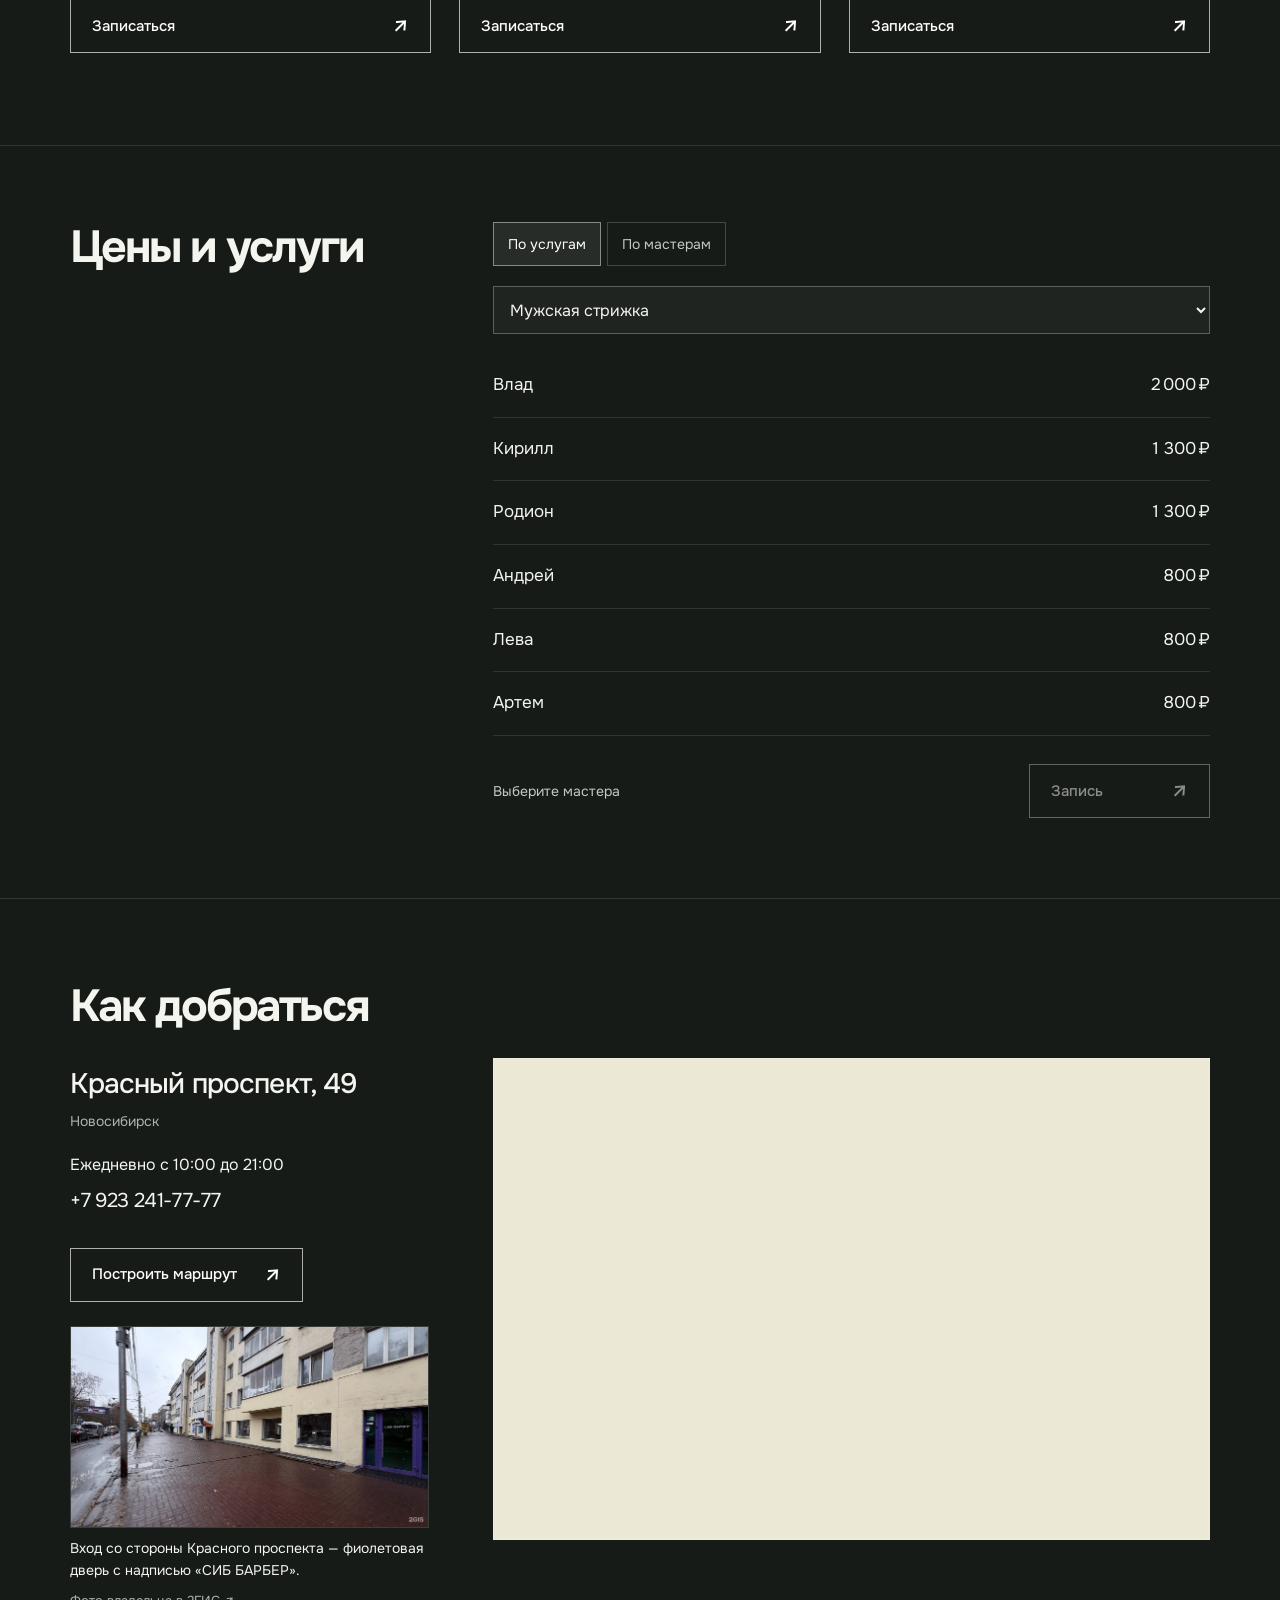
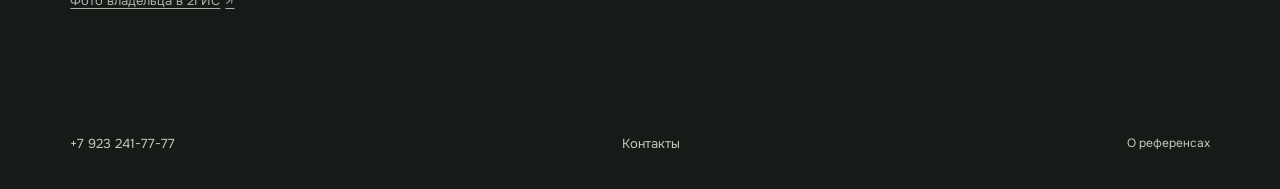
==== commit 5d7f192a: "Show entrance photo and opening hours" ====
--- a/index.html
+++ b/index.html
@@ -9,13 +9,13 @@
   <link rel="icon" href="./assets/favicon.svg" type="image/svg+xml">
   <link rel="stylesheet" href="./assets/onest.css">
   <link rel="stylesheet" href="./style.css?v=hero2">
-  <link rel="stylesheet" href="./lookbook.css?v=6">
-  <link rel="stylesheet" href="./barbers.css?v=3">
+  <link rel="stylesheet" href="./lookbook.css?v=7">
+  <link rel="stylesheet" href="./barbers.css?v=4">
   <link rel="stylesheet" href="./prices.css?v=5">
   <link rel="preload" as="image" href="./assets/editorial/mod.webp">
   <script src="./app.js" defer></script>
   <script src="./lookbook.js?v=4" defer></script>
-  <script src="./barbers.js?v=1" defer></script>
+  <script src="./barbers.js?v=2" defer></script>
   <script src="./prices.js?v=3" defer></script>
 </head>
 <body>
@@ -38,7 +38,13 @@
         </div>
       </section>
       <section class="barbers" id="barbers" aria-labelledby="barbers-title">
-        <div class="section-heading"><h2 id="barbers-title">Мастера</h2></div>
+        <div class="section-heading">
+          <h2 id="barbers-title">Мастера</h2>
+          <div class="barber-nav" role="group" aria-label="Листать карточки мастеров" hidden>
+            <button type="button" data-barber-prev aria-label="Предыдущий мастер" aria-controls="barber-grid" disabled>←</button>
+            <button type="button" data-barber-next aria-label="Следующий мастер" aria-controls="barber-grid">→</button>
+          </div>
+        </div>
         <div class="barber-grid" id="barber-grid" role="region" aria-label="Галерея мастеров" tabindex="0"><article class="barber-card"><div class="barber-portrait"><img class="barber-photo" src="./assets/staff/4796457.jpg" alt="Влад" width="800" height="800" loading="lazy"></div><div class="barber-info"><div class="barber-heading"><h3>Влад</h3></div><p class="barber-role">Бренд-мастер</p><div class="barber-details"><a class="barber-rating" href="https://n1814367.yclients.com/company/1610772/personal/select-master/master-info/1610772/4796457?o=" target="_blank" rel="noopener noreferrer" aria-label="Отзывы о мастере Влад: 5 звёзд, 36 отзывов"><span class="rating-score">★ 5,0</span><span class="rating-separator" aria-hidden="true">·</span><span>36 отзывов</span></a><a class="barber-prices" href="#prices" data-price-barber="4796457" aria-label="Цены: Влад">Цены</a></div><a class="barber-booking" href="https://n1814367.yclients.ru/company/1610772/personal/select-services?o=m4796457" data-booking data-booking-name="Влад" target="_blank" rel="noopener noreferrer" aria-label="Записаться к мастеру Влад"><span>Записаться</span><span aria-hidden="true">↗</span></a></div></article><article class="barber-card"><div class="barber-portrait has-works"><img class="barber-photo" src="./assets/staff/5609463.png" alt="Кирилл" width="800" height="800" loading="lazy"><a class="barber-works" href="https://www.tiktok.com/@kirillkuznetsov162" target="_blank" rel="noopener noreferrer" aria-label="Работы Кирилла в TikTok"><span>Работы мастера</span><span aria-hidden="true">↗</span></a></div><div class="barber-info"><div class="barber-heading"><h3>Кирилл</h3></div><p class="barber-role">Старший мастер</p><div class="barber-details"><a class="barber-rating" href="https://n1814367.yclients.com/company/1610772/personal/select-master/master-info/1610772/5609463?o=" target="_blank" rel="noopener noreferrer" aria-label="Отзывы о мастере Кирилл: 5 звёзд, 58 отзывов"><span class="rating-score">★ 5,0</span><span class="rating-separator" aria-hidden="true">·</span><span>58 отзывов</span></a><a class="barber-prices" href="#prices" data-price-barber="5609463" aria-label="Цены: Кирилл">Цены</a></div><a class="barber-booking" href="https://n1814367.yclients.ru/company/1610772/personal/select-services?o=m5609463" data-booking data-booking-name="Кирилл" target="_blank" rel="noopener noreferrer" aria-label="Записаться к мастеру Кирилл"><span>Записаться</span><span aria-hidden="true">↗</span></a></div></article><article class="barber-card"><div class="barber-portrait"><img class="barber-photo" src="./assets/staff/5188923.png" alt="Родион" width="800" height="800" loading="lazy"></div><div class="barber-info"><div class="barber-heading"><h3>Родион</h3></div><p class="barber-role">Старший мастер</p><div class="barber-details"><a class="barber-rating" href="https://n1814367.yclients.com/company/1610772/personal/select-master/master-info/1610772/5188923?o=" target="_blank" rel="noopener noreferrer" aria-label="Отзывы о мастере Родион: 5 звёзд, 34 отзыва"><span class="rating-score">★ 5,0</span><span class="rating-separator" aria-hidden="true">·</span><span>34 отзыва</span></a><a class="barber-prices" href="#prices" data-price-barber="5188923" aria-label="Цены: Родион">Цены</a></div><a class="barber-booking" href="https://n1814367.yclients.ru/company/1610772/personal/select-services?o=m5188923" data-booking data-booking-name="Родион" target="_blank" rel="noopener noreferrer" aria-label="Записаться к мастеру Родион"><span>Записаться</span><span aria-hidden="true">↗</span></a></div></article><article class="barber-card"><div class="barber-portrait"><img class="barber-photo" src="./assets/staff/6341325.png" alt="Андрей" width="800" height="800" loading="lazy"></div><div class="barber-info"><div class="barber-heading"><h3>Андрей</h3></div><p class="barber-role">Мастер</p><div class="barber-details"><span class="no-reviews">Пока без отзывов</span><a class="barber-prices" href="#prices" data-price-barber="6341325" aria-label="Цены: Андрей">Цены</a></div><a class="barber-booking" href="https://n1814367.yclients.ru/company/1610772/personal/select-services?o=m6341325" data-booking data-booking-name="Андрей" target="_blank" rel="noopener noreferrer" aria-label="Записаться к мастеру Андрей"><span>Записаться</span><span aria-hidden="true">↗</span></a></div></article><article class="barber-card"><div class="barber-portrait has-works"><img class="barber-photo" src="./assets/staff/6147563.png" alt="Лева" width="800" height="800" loading="lazy"><a class="barber-works" href="https://www.tiktok.com/@hairwow54" target="_blank" rel="noopener noreferrer" aria-label="Работы Лёвы в TikTok"><span>Работы мастера</span><span aria-hidden="true">↗</span></a></div><div class="barber-info"><div class="barber-heading"><h3>Лева</h3></div><p class="barber-role">Мастер</p><div class="barber-details"><a class="barber-rating" href="https://n1814367.yclients.com/company/1610772/personal/select-master/master-info/1610772/6147563?o=" target="_blank" rel="noopener noreferrer" aria-label="Отзывы о мастере Лева: 5 звёзд, 8 отзывов"><span class="rating-score">★ 5,0</span><span class="rating-separator" aria-hidden="true">·</span><span>8 отзывов</span></a><a class="barber-prices" href="#prices" data-price-barber="6147563" aria-label="Цены: Лева">Цены</a></div><a class="barber-booking" href="https://n1814367.yclients.ru/company/1610772/personal/select-services?o=m6147563" data-booking data-booking-name="Лева" target="_blank" rel="noopener noreferrer" aria-label="Записаться к мастеру Лева"><span>Записаться</span><span aria-hidden="true">↗</span></a></div></article><article class="barber-card"><div class="barber-portrait has-works"><img class="barber-photo" src="./assets/staff/5925993.png" alt="Артем" width="800" height="800" loading="lazy"><a class="barber-works" href="https://www.tiktok.com/@kupikov" target="_blank" rel="noopener noreferrer" aria-label="Работы Артема в TikTok"><span>Работы мастера</span><span aria-hidden="true">↗</span></a></div><div class="barber-info"><div class="barber-heading"><h3>Артем</h3></div><p class="barber-role">Мастер</p><div class="barber-details"><a class="barber-rating" href="https://n1814367.yclients.com/company/1610772/personal/select-master/master-info/1610772/5925993?o=" target="_blank" rel="noopener noreferrer" aria-label="Отзывы о мастере Артем: 5 звёзд, 26 отзывов"><span class="rating-score">★ 5,0</span><span class="rating-separator" aria-hidden="true">·</span><span>26 отзывов</span></a><a class="barber-prices" href="#prices" data-price-barber="5925993" aria-label="Цены: Артем">Цены</a></div><a class="barber-booking" href="https://n1814367.yclients.ru/company/1610772/personal/select-services?o=m5925993" data-booking data-booking-name="Артем" target="_blank" rel="noopener noreferrer" aria-label="Записаться к мастеру Артем"><span>Записаться</span><span aria-hidden="true">↗</span></a></div></article></div>
       </section>
       <section class="prices" id="prices" aria-labelledby="prices-title" data-staff="4796457"><h2 id="prices-title">Цены и услуги</h2><div class="prices-body">
@@ -59,8 +65,16 @@
         <div class="location-header">
           <h2 id="location-title">Как добраться</h2>
           <address><span class="location-street">Красный проспект, 49</span><span class="location-city">Новосибирск</span></address>
+          <p class="location-hours">Ежедневно с <time datetime="10:00">10:00</time> до <time datetime="21:00">21:00</time></p>
           <a class="location-phone" href="tel:+79232417777">+7 923 241-77-77</a>
-          <a class="location-route" href="https://2gis.ru/novosibirsk/directions/points/%7C82.91811%2C55.037015%3B141373143518988" target="_blank" rel="noopener noreferrer" aria-label="Построить маршрут в 2ГИС">Построить маршрут<span aria-hidden="true">↗</span></a>
+          <a class="location-route" href="https://2gis.ru/novosibirsk/directions/points/%7C82.918159%2C55.037124%3B70000001109923744" target="_blank" rel="noopener noreferrer" aria-label="Построить маршрут в 2ГИС">Построить маршрут<span aria-hidden="true">↗</span></a>
+          <figure class="location-entrance">
+            <img src="./assets/location/entrance.jpg" width="1440" height="810" loading="lazy" decoding="async" alt="Фиолетовая дверь СИБ БАРБЕР справа на фасаде здания">
+            <figcaption>
+              <p>Вход со стороны Красного проспекта — фиолетовая дверь с надписью «СИБ БАРБЕР».</p>
+              <a href="https://2gis.ru/novosibirsk/gallery/firm/70000001109923744" target="_blank" rel="noopener noreferrer">Фото владельца в 2ГИС <span aria-hidden="true">↗</span></a>
+            </figcaption>
+          </figure>
         </div>
         <div class="location-map"><iframe title="2ГИС: СИБ БАРБЕР, Новосибирск, Красный проспект, 49" src="https://platform.2gis.ru/api/map-constructor/widget?data=[base64]" width="100%" height="480" loading="lazy" allowfullscreen></iframe></div>
       </section>
--- a/lookbook.css
+++ b/lookbook.css
@@ -33,3 +33,43 @@
   opacity: 1;
   text-decoration-color: #fff;
 }
+
+.location-hours {
+  margin: 0 0 4px;
+  color: #f5f5ef;
+  font-size: 16px;
+}
+
+.location-entrance {
+  width: 100%;
+  margin: 24px 0 0;
+}
+
+.location-entrance img {
+  display: block;
+  width: 100%;
+  height: auto;
+  border: 1px solid #ffffff26;
+}
+
+.location-entrance figcaption {
+  margin-top: 10px;
+  color: #f5f5ef;
+  font-size: 14px;
+  line-height: 1.55;
+}
+
+.location-entrance figcaption p {
+  margin: 0 0 4px;
+}
+
+.location-entrance figcaption a {
+  display: inline-flex;
+  align-items: center;
+  min-height: 32px;
+  gap: 5px;
+  color: #adb3ac;
+  font-size: 13px;
+  text-decoration: underline;
+  text-underline-offset: 3px;
+}
--- a/barbers.css
+++ b/barbers.css
@@ -1,5 +1,8 @@
 .barbers{background:#171b18;color:#f5f5ef;color-scheme:dark;padding:82px 5.5vw 92px;scroll-margin-top:0}
 .barbers .section-heading{margin-bottom:36px}
+.barber-nav {
+  display: none;
+}
 .barbers .section-heading h2{font-size:clamp(32px,3.5vw,48px);font-weight:700;letter-spacing:-.05em}
 .barber-grid{grid-template-columns:repeat(3,minmax(0,1fr));gap:52px 28px}
 .barber-grid:focus-visible{outline:1px solid #ffffff80;outline-offset:8px}
@@ -26,6 +29,40 @@
 @media(max-width:700px){
   .barbers{padding:52px 0 58px;overflow:hidden}
   .barbers .section-heading{margin-bottom:28px;padding:0 22px}
+  .barbers .section-heading {
+    display: flex;
+    align-items: center;
+    justify-content: space-between;
+    gap: 16px;
+  }
+
+  .barber-nav:not([hidden]) {
+    display: flex;
+    gap: 8px;
+  }
+
+  .barber-nav button {
+    display: grid;
+    width: 44px;
+    height: 44px;
+    place-items: center;
+    padding: 0;
+    border: 1px solid #ffffff70;
+    border-radius: 50%;
+    color: #fff;
+    font-size: 22px;
+    line-height: 1;
+  }
+
+  .barber-nav button:hover:not(:disabled) {
+    background: #ffffff16;
+    border-color: #fff;
+  }
+
+  .barber-nav button:disabled {
+    opacity: .35;
+    cursor: default;
+  }
   .barbers .section-heading h2{font-size:32px}
   .barber-grid{display:flex;gap:16px;overflow-x:auto;padding:0 22px 20px;scroll-snap-type:x mandatory;scroll-padding-inline:22px;overscroll-behavior-x:contain;scrollbar-width:thin;scrollbar-color:#7b8478 #30382f}
   .barber-grid::-webkit-scrollbar{height:2px}
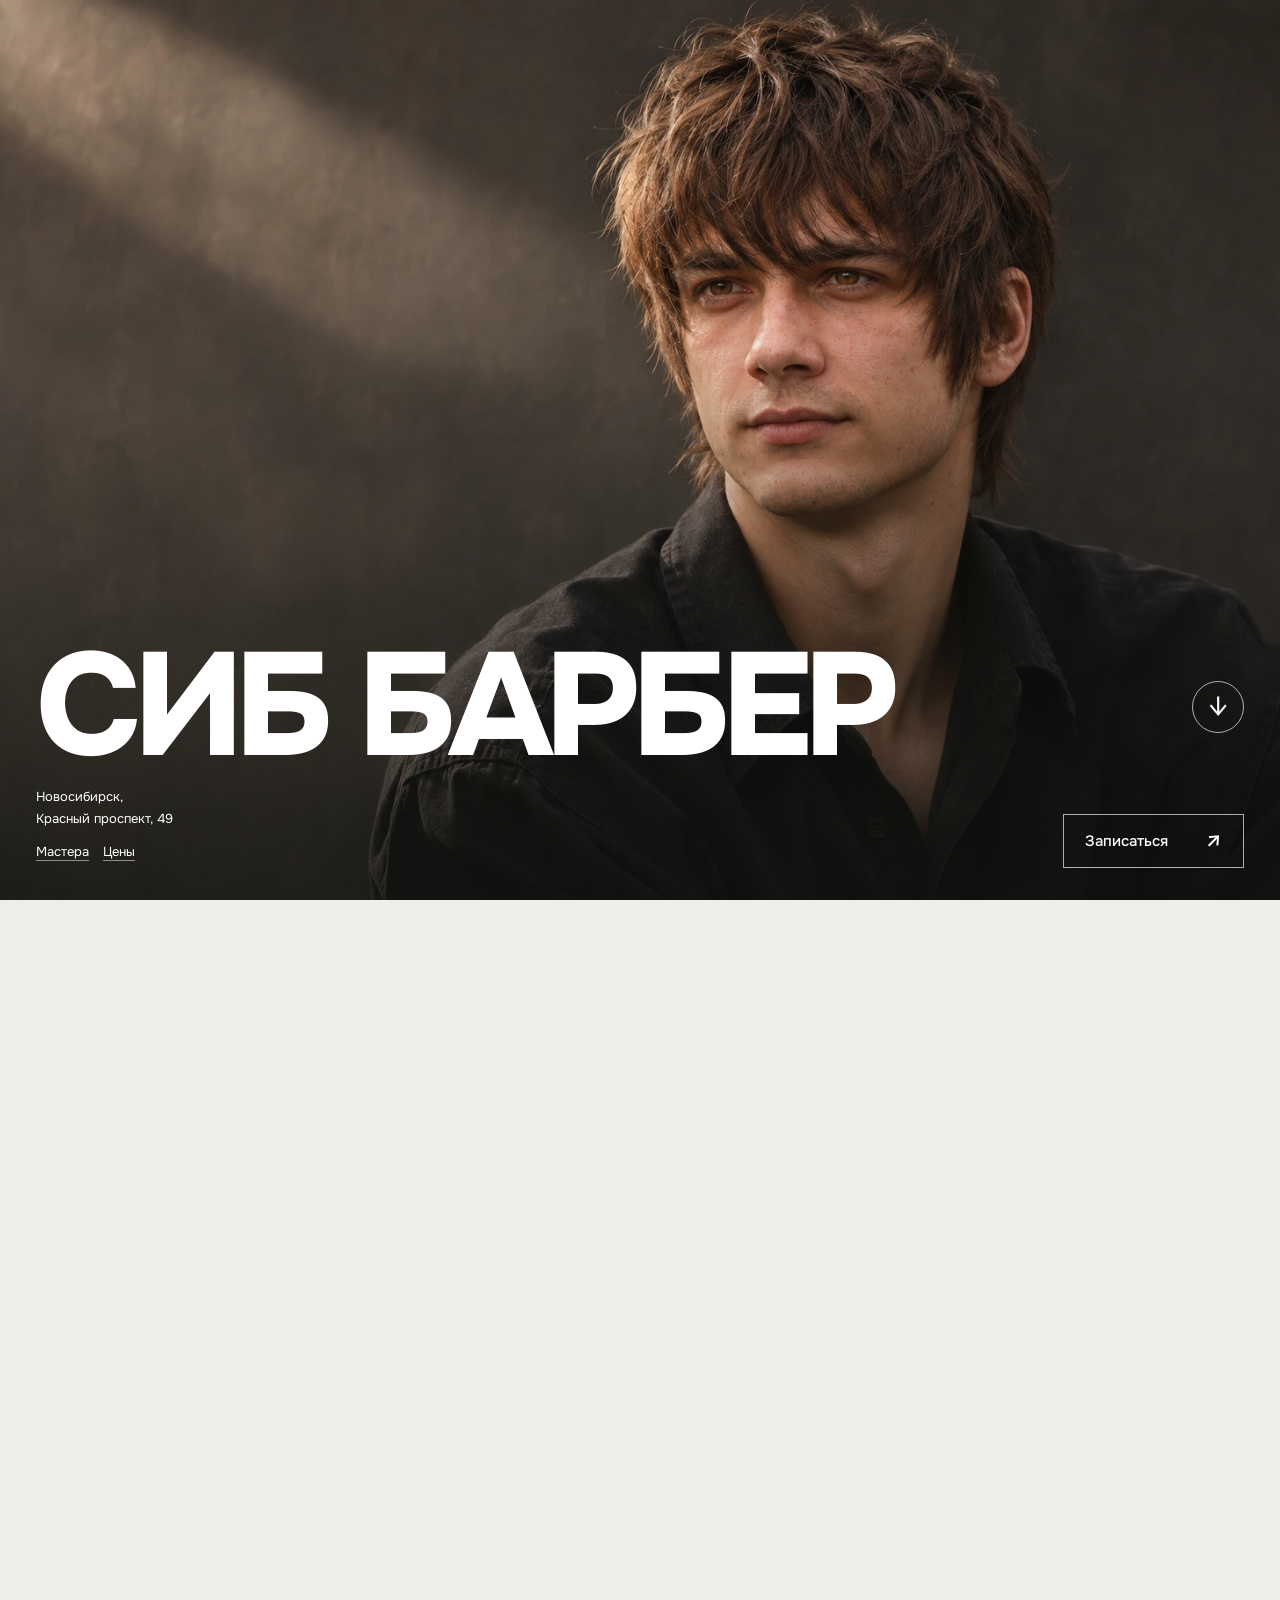
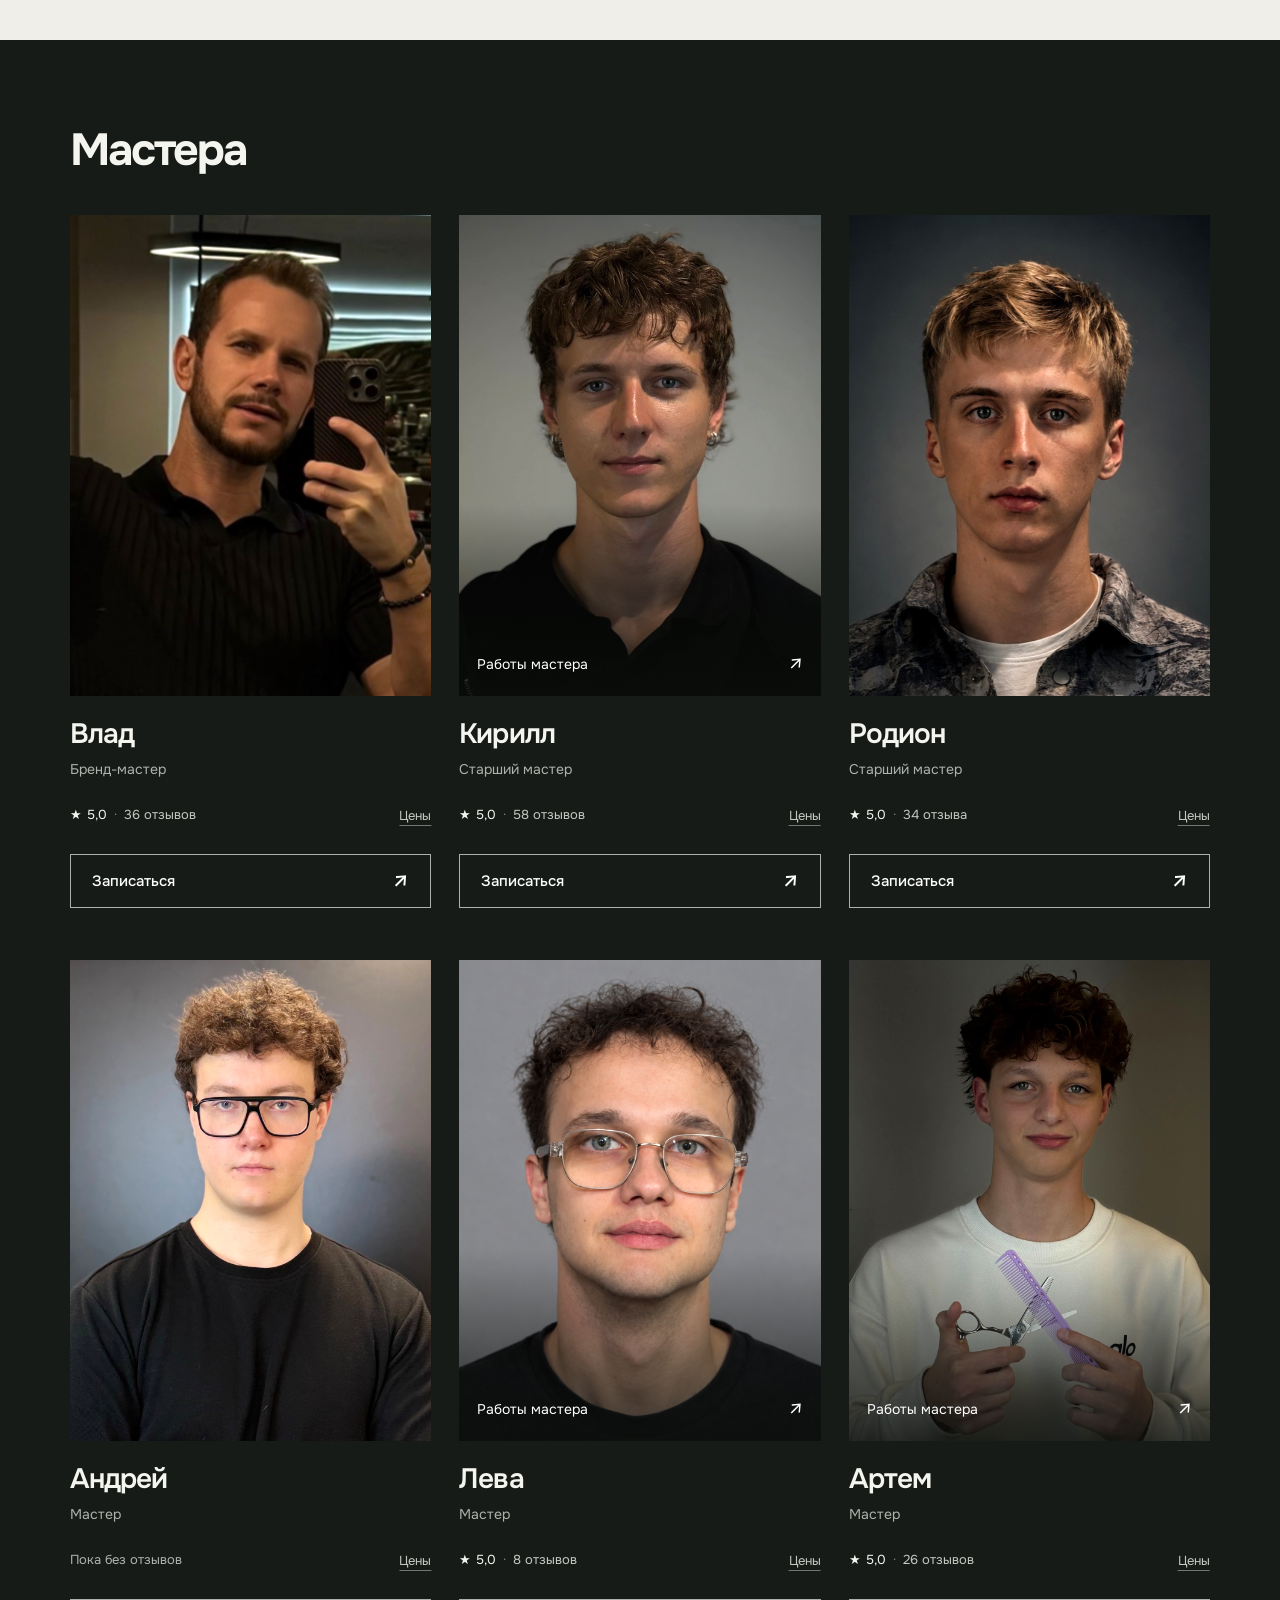
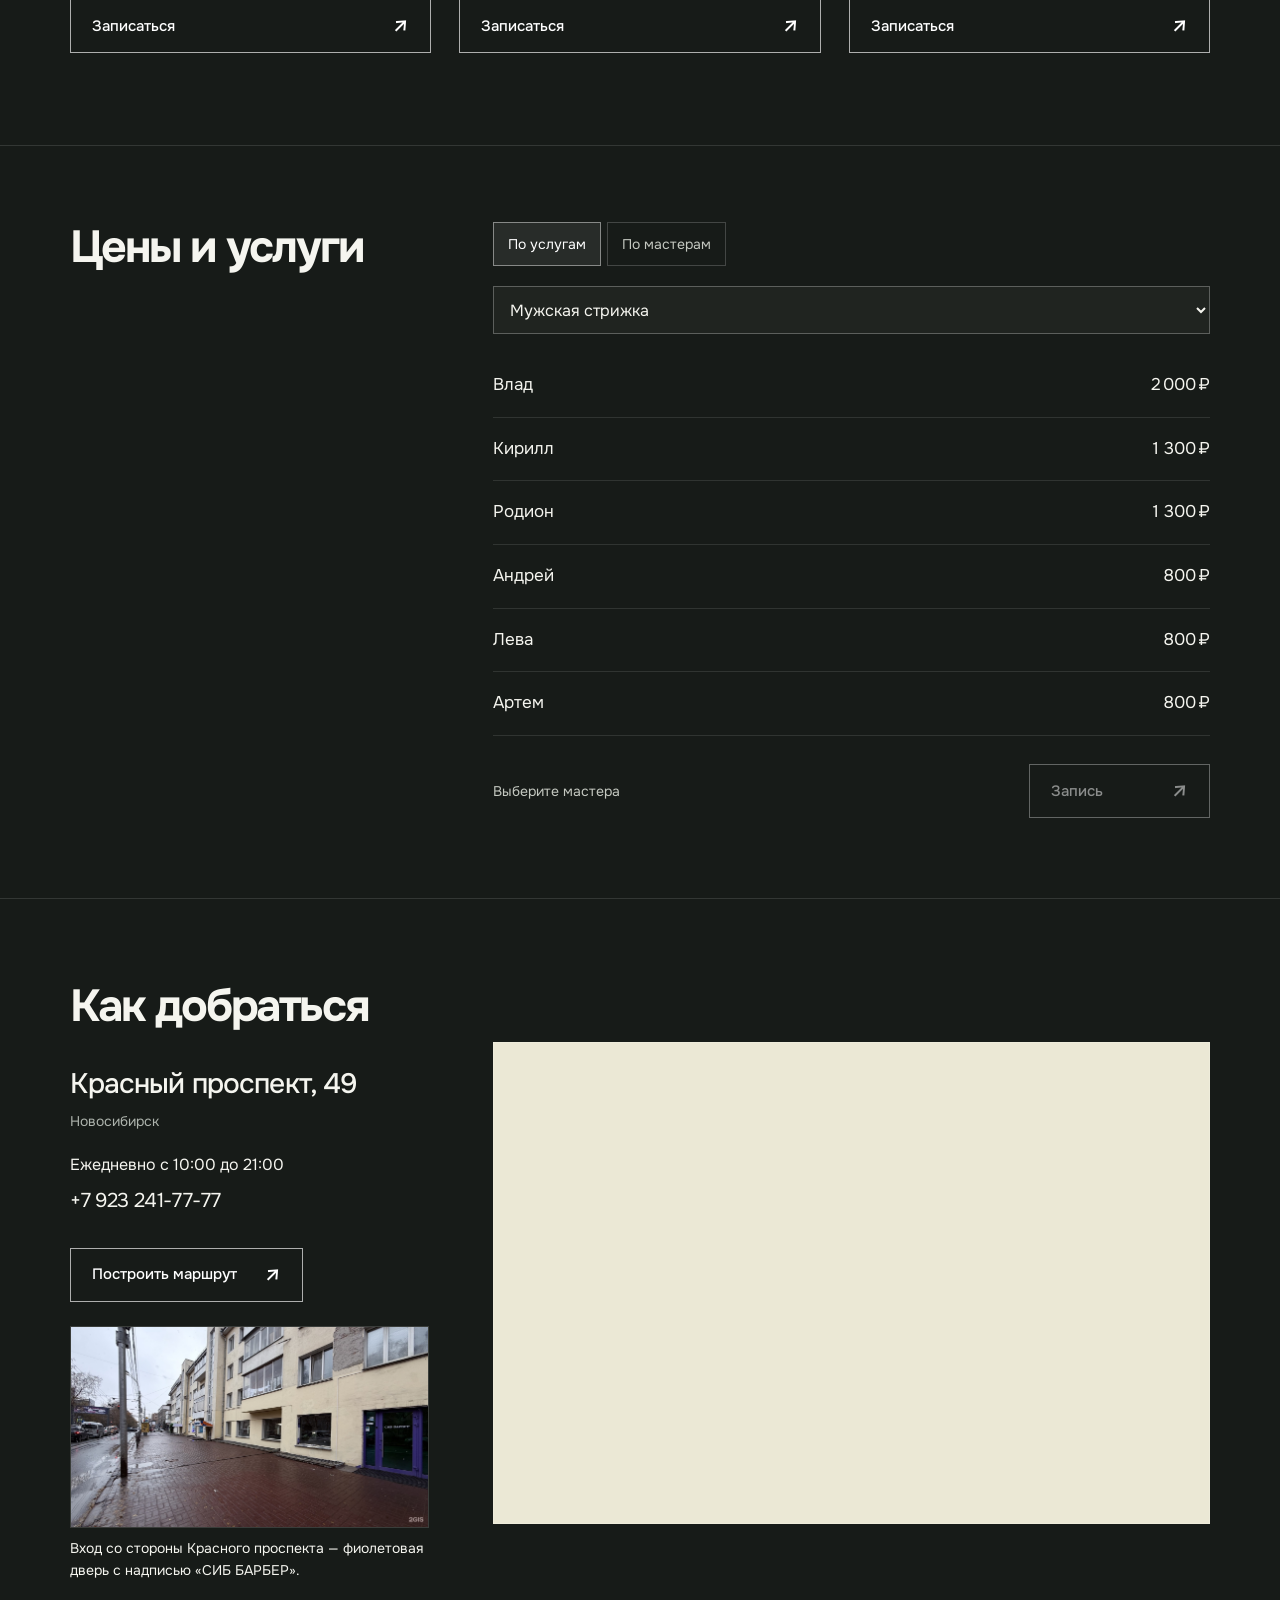
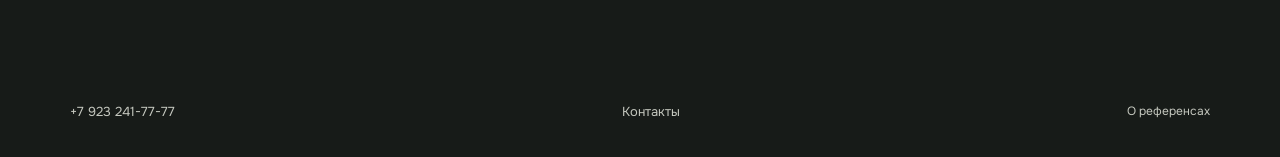
==== commit 59ac3a0d: "Remove entrance photo credit link" ====
--- a/index.html
+++ b/index.html
@@ -72,7 +72,6 @@
             <img src="./assets/location/entrance.jpg" width="1440" height="810" loading="lazy" decoding="async" alt="Фиолетовая дверь СИБ БАРБЕР справа на фасаде здания">
             <figcaption>
               <p>Вход со стороны Красного проспекта — фиолетовая дверь с надписью «СИБ БАРБЕР».</p>
-              <a href="https://2gis.ru/novosibirsk/gallery/firm/70000001109923744" target="_blank" rel="noopener noreferrer">Фото владельца в 2ГИС <span aria-hidden="true">↗</span></a>
             </figcaption>
           </figure>
         </div>
